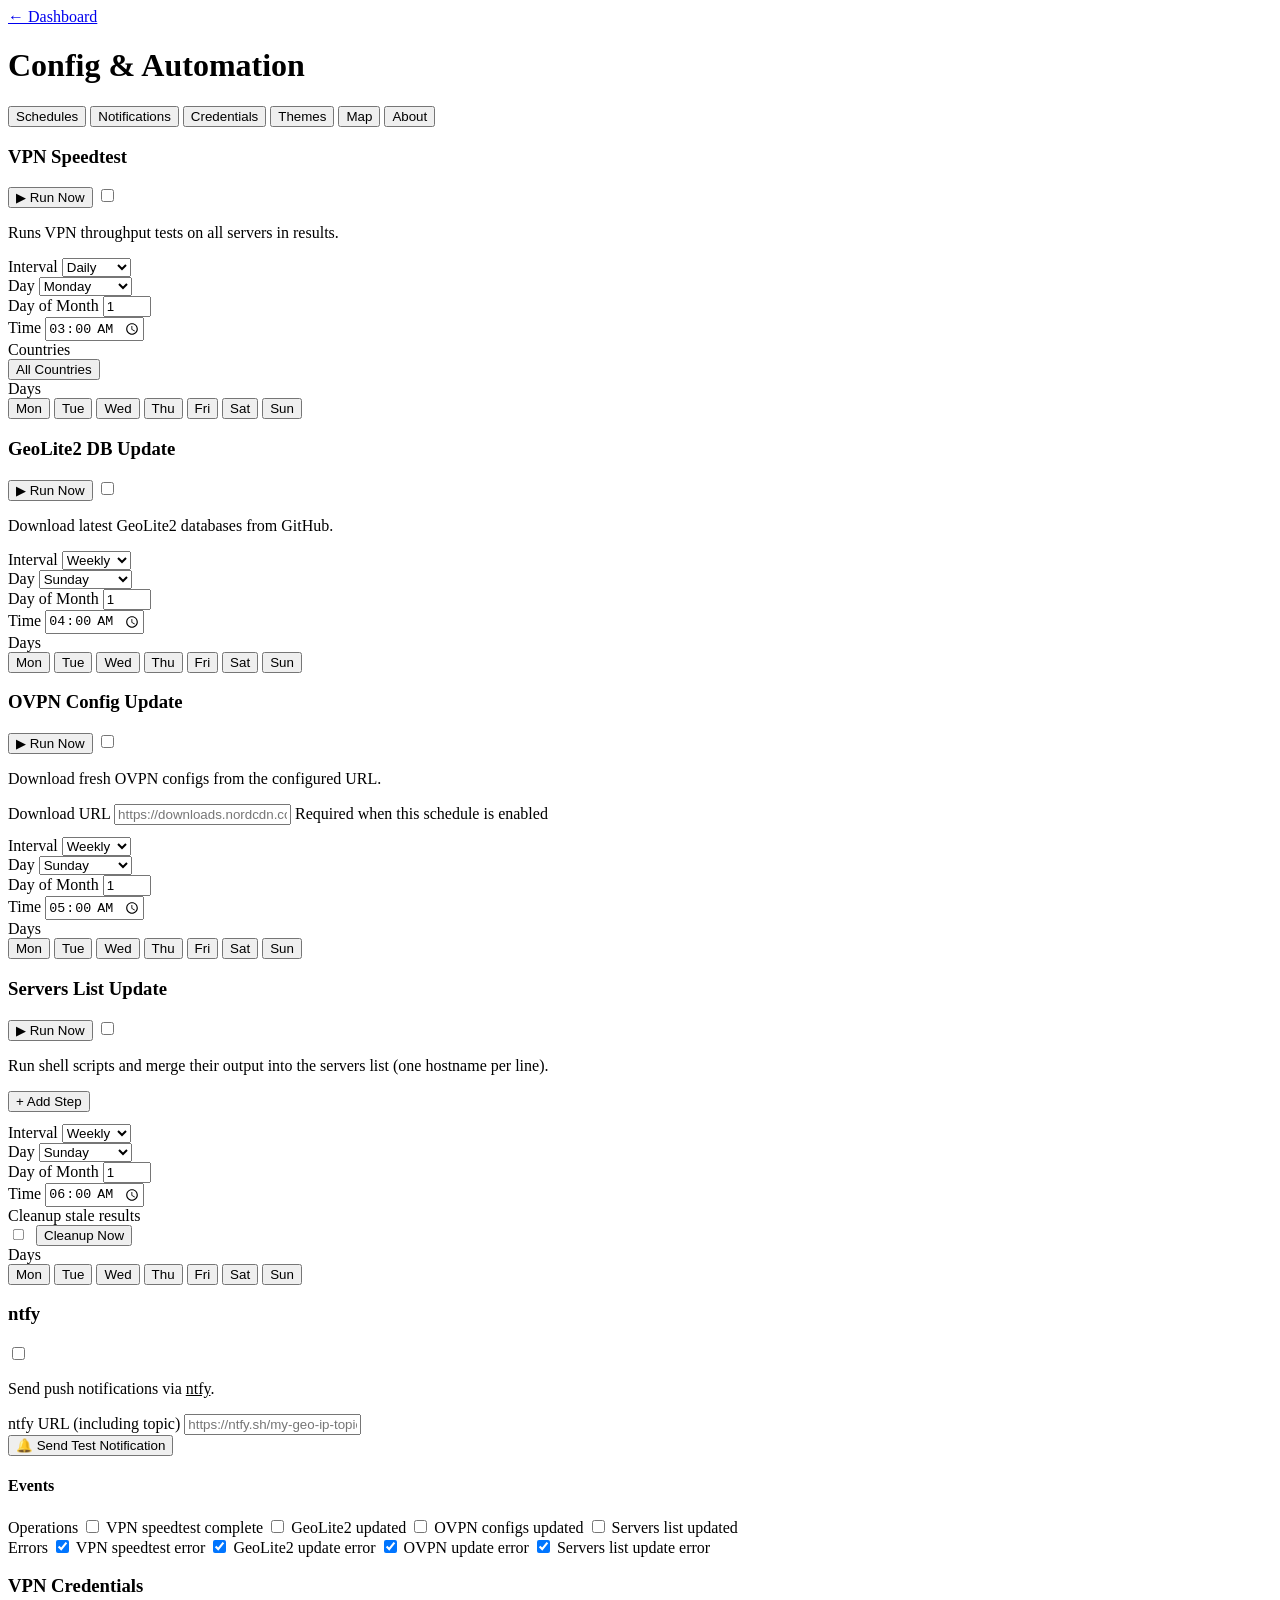
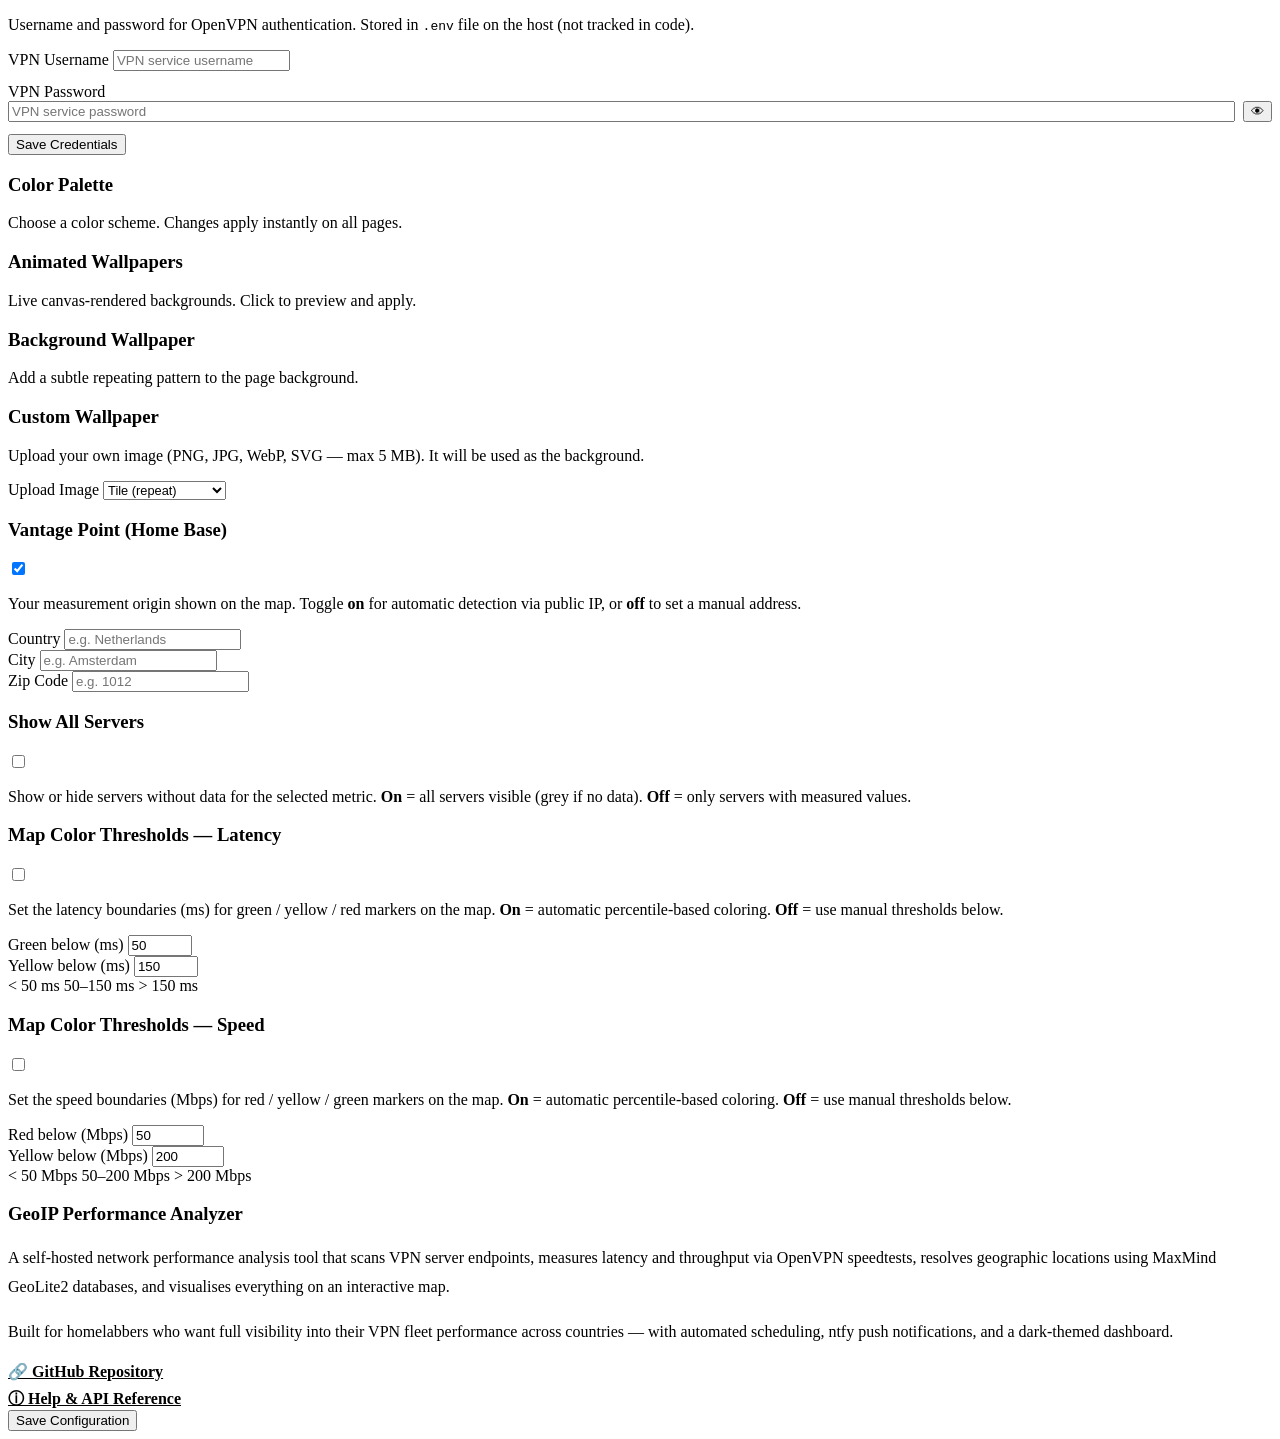
==== web/templates/config.html @ b16e452e "Add animated (video) wallpapers: Matrix Rain, Starfield, Particles, Aurora, Fireflies, Cyber Grid" ====
<!DOCTYPE html>
<html lang="en">

<head>
    <meta charset="UTF-8">
    <meta name="viewport" content="width=device-width, initial-scale=1.0">
    <title>Config — GeoIP Performance Analyzer</title>
    <link rel="icon" type="image/svg+xml" href="/static/favicon.svg">
    <link href="https://fonts.googleapis.com/css2?family=Inter:wght@400;500;600;700&display=swap" rel="stylesheet">
    <link rel="stylesheet" href="/static/style.css">
    <script src="/static/theme.js"></script>
    <script src="/static/video-wallpapers.js"></script>
</head>

<body>
    <div class="config-page">
        <header class="config-header">
            <a href="/" class="back-link">&larr; Dashboard</a>
            <h1>Config &amp; Automation</h1>
        </header>

        <nav class="config-tabs">
            <button class="tab-btn active" data-tab="schedules">Schedules</button>
            <button class="tab-btn" data-tab="notifications">Notifications</button>
            <button class="tab-btn" data-tab="credentials">Credentials</button>
            <button class="tab-btn" data-tab="themes">Themes</button>
            <button class="tab-btn" data-tab="map">Map</button>
            <button class="tab-btn" data-tab="about">About</button>
        </nav>

        <!-- ==================== SCHEDULES TAB ==================== -->
        <div class="tab-content active" id="tab-schedules">

            <section class="config-card">
                <div class="card-header">
                    <h3>VPN Speedtest</h3>
                    <div class="card-header-actions">
                        <button type="button" class="run-now-btn" data-job="vpn_speedtest" title="Run now">&#9654; Run Now</button>
                        <label class="switch">
                            <input type="checkbox" id="cfgVpnEnabled">
                            <span class="slider"></span>
                        </label>
                    </div>
                </div>
                <p class="card-desc">Runs VPN throughput tests on all servers in results.</p>
                <p class="card-last-run" id="cfgVpnLastRun"></p>
                <div id="cfgVpnOptions" class="card-options">
                    <div class="interval-row">
                        <div class="field">
                            <label>Interval</label>
                            <select id="cfgVpnInterval">
                                <option value="daily">Daily</option>
                                <option value="weekly">Weekly</option>
                                <option value="monthly">Monthly</option>
                                <option value="custom">Custom</option>
                            </select>
                        </div>
                        <div class="field" id="cfgVpnDayWrap">
                            <label>Day</label>
                            <select id="cfgVpnDay">
                                <option value="monday">Monday</option>
                                <option value="tuesday">Tuesday</option>
                                <option value="wednesday">Wednesday</option>
                                <option value="thursday">Thursday</option>
                                <option value="friday">Friday</option>
                                <option value="saturday">Saturday</option>
                                <option value="sunday">Sunday</option>
                            </select>
                        </div>
                        <div class="field" id="cfgVpnDomWrap">
                            <label>Day of Month</label>
                            <input type="number" id="cfgVpnDom" min="1" max="28" value="1">
                        </div>
                        <div class="field">
                            <label>Time</label>
                            <input type="time" id="cfgVpnTime" value="03:00">
                        </div>
                        <div class="field">
                            <label>Countries</label>
                            <div class="country-picker" id="cfgVpnCountryPicker">
                                <button type="button" class="secondary-btn btn-sm" id="cfgVpnCountryBtn">All Countries</button>
                                <div class="country-dropdown" id="cfgVpnCountryDropdown" style="display:none;">
                                    <div class="country-dropdown-header">
                                        <input type="text" class="country-search" placeholder="Filter countries..." id="cfgVpnCountrySearch">
                                        <button type="button" class="country-clear-btn" id="cfgVpnCountryClear">Clear All</button>
                                    </div>
                                    <div class="country-list" id="cfgVpnCountryList"></div>
                                </div>
                            </div>
                        </div>
                    </div>
                    <div class="day-picker" id="cfgVpnDays">
                        <label>Days</label>
                        <div class="day-btns">
                            <button type="button" class="day-btn" data-day="monday">Mon</button>
                            <button type="button" class="day-btn" data-day="tuesday">Tue</button>
                            <button type="button" class="day-btn" data-day="wednesday">Wed</button>
                            <button type="button" class="day-btn" data-day="thursday">Thu</button>
                            <button type="button" class="day-btn" data-day="friday">Fri</button>
                            <button type="button" class="day-btn" data-day="saturday">Sat</button>
                            <button type="button" class="day-btn" data-day="sunday">Sun</button>
                        </div>
                    </div>
                </div>
            </section>

            <section class="config-card">
                <div class="card-header">
                    <h3>GeoLite2 DB Update</h3>
                    <div class="card-header-actions">
                        <button type="button" class="run-now-btn" data-job="geolite_update" title="Run now">&#9654; Run Now</button>
                        <label class="switch">
                            <input type="checkbox" id="cfgGeoEnabled">
                            <span class="slider"></span>
                        </label>
                    </div>
                </div>
                <p class="card-desc">Download latest GeoLite2 databases from GitHub.</p>
                <p class="card-last-run" id="cfgGeoLastRun"></p>
                <div id="cfgGeoOptions" class="card-options">
                    <div class="interval-row">
                        <div class="field">
                            <label>Interval</label>
                            <select id="cfgGeoInterval">
                                <option value="daily">Daily</option>
                                <option value="weekly" selected>Weekly</option>
                                <option value="monthly">Monthly</option>
                                <option value="custom">Custom</option>
                            </select>
                        </div>
                        <div class="field" id="cfgGeoDayWrap">
                            <label>Day</label>
                            <select id="cfgGeoDay">
                                <option value="monday">Monday</option>
                                <option value="tuesday">Tuesday</option>
                                <option value="wednesday">Wednesday</option>
                                <option value="thursday">Thursday</option>
                                <option value="friday">Friday</option>
                                <option value="saturday">Saturday</option>
                                <option value="sunday" selected>Sunday</option>
                            </select>
                        </div>
                        <div class="field" id="cfgGeoDomWrap">
                            <label>Day of Month</label>
                            <input type="number" id="cfgGeoDom" min="1" max="28" value="1">
                        </div>
                        <div class="field">
                            <label>Time</label>
                            <input type="time" id="cfgGeoTime" value="04:00">
                        </div>
                    </div>
                    <div class="day-picker" id="cfgGeoDays">
                        <label>Days</label>
                        <div class="day-btns">
                            <button type="button" class="day-btn" data-day="monday">Mon</button>
                            <button type="button" class="day-btn" data-day="tuesday">Tue</button>
                            <button type="button" class="day-btn" data-day="wednesday">Wed</button>
                            <button type="button" class="day-btn" data-day="thursday">Thu</button>
                            <button type="button" class="day-btn" data-day="friday">Fri</button>
                            <button type="button" class="day-btn" data-day="saturday">Sat</button>
                            <button type="button" class="day-btn" data-day="sunday">Sun</button>
                        </div>
                    </div>
                </div>
            </section>

            <section class="config-card">
                <div class="card-header">
                    <h3>OVPN Config Update</h3>
                    <div class="card-header-actions">
                        <button type="button" class="run-now-btn" data-job="ovpn_update" title="Run now">&#9654; Run Now</button>
                        <label class="switch">
                            <input type="checkbox" id="cfgOvpnSchedEnabled">
                            <span class="slider"></span>
                        </label>
                    </div>
                </div>
                <p class="card-desc">Download fresh OVPN configs from the configured URL.</p>
                <p class="card-last-run" id="cfgOvpnLastRun"></p>
                <div id="cfgOvpnSchedOptions" class="card-options">
                    <div class="field field-full" style="margin-bottom: 0.75rem;">
                        <label>Download URL</label>
                        <input type="text" id="cfgOvpnUrl" placeholder="https://downloads.nordcdn.com/configs/archives/servers/ovpn.zip">
                        <span class="field-hint">Required when this schedule is enabled</span>
                    </div>
                    <div class="interval-row">
                        <div class="field">
                            <label>Interval</label>
                            <select id="cfgOvpnInterval">
                                <option value="daily">Daily</option>
                                <option value="weekly" selected>Weekly</option>
                                <option value="monthly">Monthly</option>
                                <option value="custom">Custom</option>
                            </select>
                        </div>
                        <div class="field" id="cfgOvpnDayWrap">
                            <label>Day</label>
                            <select id="cfgOvpnDay">
                                <option value="monday">Monday</option>
                                <option value="tuesday">Tuesday</option>
                                <option value="wednesday">Wednesday</option>
                                <option value="thursday">Thursday</option>
                                <option value="friday">Friday</option>
                                <option value="saturday">Saturday</option>
                                <option value="sunday" selected>Sunday</option>
                            </select>
                        </div>
                        <div class="field" id="cfgOvpnDomWrap">
                            <label>Day of Month</label>
                            <input type="number" id="cfgOvpnDom" min="1" max="28" value="1">
                        </div>
                        <div class="field">
                            <label>Time</label>
                            <input type="time" id="cfgOvpnTime" value="05:00">
                        </div>
                    </div>
                    <div class="day-picker" id="cfgOvpnDays">
                        <label>Days</label>
                        <div class="day-btns">
                            <button type="button" class="day-btn" data-day="monday">Mon</button>
                            <button type="button" class="day-btn" data-day="tuesday">Tue</button>
                            <button type="button" class="day-btn" data-day="wednesday">Wed</button>
                            <button type="button" class="day-btn" data-day="thursday">Thu</button>
                            <button type="button" class="day-btn" data-day="friday">Fri</button>
                            <button type="button" class="day-btn" data-day="saturday">Sat</button>
                            <button type="button" class="day-btn" data-day="sunday">Sun</button>
                        </div>
                    </div>
                </div>
            </section>

            <section class="config-card">
                <div class="card-header">
                    <h3>Servers List Update</h3>
                    <div class="card-header-actions">
                        <button type="button" class="run-now-btn" data-job="servers_update" title="Run now">&#9654; Run Now</button>
                        <label class="switch">
                            <input type="checkbox" id="cfgSrvEnabled">
                            <span class="slider"></span>
                        </label>
                    </div>
                </div>
                <p class="card-desc">Run shell scripts and merge their output into the servers list (one hostname per line).</p>
                <p class="card-last-run" id="cfgSrvLastRun"></p>
                <div id="cfgSrvOptions" class="card-options">
                    <div class="commands-list" id="cfgSrvCommands"></div>
                    <button type="button" class="secondary-btn btn-sm" id="addSrvCommandBtn" style="margin-bottom: 0.75rem;">+ Add Step</button>
                    <div class="interval-row">
                        <div class="field">
                            <label>Interval</label>
                            <select id="cfgSrvInterval">
                                <option value="daily">Daily</option>
                                <option value="weekly" selected>Weekly</option>
                                <option value="monthly">Monthly</option>
                                <option value="custom">Custom</option>
                            </select>
                        </div>
                        <div class="field" id="cfgSrvDayWrap">
                            <label>Day</label>
                            <select id="cfgSrvDay">
                                <option value="monday">Monday</option>
                                <option value="tuesday">Tuesday</option>
                                <option value="wednesday">Wednesday</option>
                                <option value="thursday">Thursday</option>
                                <option value="friday">Friday</option>
                                <option value="saturday">Saturday</option>
                                <option value="sunday" selected>Sunday</option>
                            </select>
                        </div>
                        <div class="field" id="cfgSrvDomWrap">
                            <label>Day of Month</label>
                            <input type="number" id="cfgSrvDom" min="1" max="28" value="1">
                        </div>
                        <div class="field">
                            <label>Time</label>
                            <input type="time" id="cfgSrvTime" value="06:00">
                        </div>
                        <div class="field field-prune">
                            <label>Cleanup stale results</label>
                            <div style="display:flex; gap:0.5rem; align-items:center;">
                                <label class="switch" style="transform: scale(0.85);">
                                    <input type="checkbox" id="cfgSrvPruneStale">
                                    <span class="slider"></span>
                                </label>
                                <button type="button" class="run-now-btn" id="pruneNowBtn" title="Remove servers from results that are no longer in servers.list">Cleanup Now</button>
                            </div>
                        </div>
                    </div>
                    <div class="day-picker" id="cfgSrvDays">
                        <label>Days</label>
                        <div class="day-btns">
                            <button type="button" class="day-btn" data-day="monday">Mon</button>
                            <button type="button" class="day-btn" data-day="tuesday">Tue</button>
                            <button type="button" class="day-btn" data-day="wednesday">Wed</button>
                            <button type="button" class="day-btn" data-day="thursday">Thu</button>
                            <button type="button" class="day-btn" data-day="friday">Fri</button>
                            <button type="button" class="day-btn" data-day="saturday">Sat</button>
                            <button type="button" class="day-btn" data-day="sunday">Sun</button>
                        </div>
                    </div>
                </div>
            </section>
        </div>

        <!-- ==================== NOTIFICATIONS TAB ==================== -->
        <div class="tab-content" id="tab-notifications">
            <section class="config-card">
                <div class="card-header">
                    <h3>ntfy</h3>
                    <label class="switch">
                        <input type="checkbox" id="cfgNtfyEnabled">
                        <span class="slider"></span>
                    </label>
                </div>
                <p class="card-desc">Send push notifications via <a href="https://ntfy.sh" target="_blank" rel="noopener" style="color:var(--accent-color)">ntfy</a>.</p>
                <div id="cfgNtfyOptions" class="card-options">
                    <div class="field field-full">
                        <label>ntfy URL (including topic)</label>
                        <input type="text" id="cfgNtfyUrl" placeholder="https://ntfy.sh/my-geo-ip-topic">
                    </div>

                    <button type="button" id="testNotifBtn" class="secondary-btn test-notif-btn">&#128276; Send Test Notification</button>

                    <div class="events-grid">
                        <h4>Events</h4>
                        <div class="events-cols">
                            <div class="events-col">
                                <span class="events-col-title">Operations</span>
                                <label class="event-label"><input type="checkbox" id="cfgEvtVpnComplete"> VPN speedtest complete</label>
                                <label class="event-label"><input type="checkbox" id="cfgEvtGeoUpdated"> GeoLite2 updated</label>
                                <label class="event-label"><input type="checkbox" id="cfgEvtOvpnUpdated"> OVPN configs updated</label>
                                <label class="event-label"><input type="checkbox" id="cfgEvtSrvUpdated"> Servers list updated</label>
                            </div>
                            <div class="events-col">
                                <span class="events-col-title">Errors</span>
                                <label class="event-label"><input type="checkbox" id="cfgEvtVpnError" checked> VPN speedtest error</label>
                                <label class="event-label"><input type="checkbox" id="cfgEvtGeoError" checked> GeoLite2 update error</label>
                                <label class="event-label"><input type="checkbox" id="cfgEvtOvpnError" checked> OVPN update error</label>
                                <label class="event-label"><input type="checkbox" id="cfgEvtSrvError" checked> Servers list update error</label>
                            </div>
                        </div>
                    </div>
                </div>
            </section>
        </div>

        <!-- ==================== CREDENTIALS TAB ==================== -->
        <div class="tab-content" id="tab-credentials">
            <section class="config-card">
                <div class="card-header">
                    <h3>VPN Credentials</h3>
                </div>
                <p class="card-desc">Username and password for OpenVPN authentication. Stored in <code>.env</code> file on the host (not tracked in code).</p>
                <div class="field field-full" style="margin-bottom: 0.75rem;">
                    <label>VPN Username</label>
                    <input type="text" id="cfgVpnUsername" placeholder="VPN service username" autocomplete="off">
                </div>
                <div class="field field-full" style="margin-bottom: 0.75rem;">
                    <label>VPN Password</label>
                    <div style="display:flex; gap:0.5rem; align-items:center;">
                        <input type="password" id="cfgVpnPassword" placeholder="VPN service password" autocomplete="new-password" style="flex:1;">
                        <button type="button" class="secondary-btn btn-sm" id="togglePwdBtn" title="Show/hide password">&#128065;</button>
                    </div>
                </div>
                <div style="display:flex; gap:0.75rem; align-items:center;">
                    <button type="button" id="saveCredsBtn" class="primary-btn">Save Credentials</button>
                    <span class="config-status" id="credsStatus"></span>
                </div>
            </section>
        </div>

        <!-- ==================== THEMES TAB ==================== -->
        <div class="tab-content" id="tab-themes">
            <section class="config-card">
                <div class="card-header">
                    <h3>Color Palette</h3>
                </div>
                <p class="card-desc">Choose a color scheme. Changes apply instantly on all pages.</p>
                <div class="palette-grid" id="paletteGrid"></div>
            </section>

            <section class="config-card">
                <div class="card-header">
                    <h3>Animated Wallpapers</h3>
                </div>
                <p class="card-desc">Live canvas-rendered backgrounds. Click to preview and apply.</p>
                <div class="wallpaper-grid" id="videoWallpaperGrid"></div>
            </section>

            <section class="config-card">
                <div class="card-header">
                    <h3>Background Wallpaper</h3>
                </div>
                <p class="card-desc">Add a subtle repeating pattern to the page background.</p>
                <div class="wallpaper-grid" id="wallpaperGrid"></div>
            </section>

            <section class="config-card">
                <div class="card-header">
                    <h3>Custom Wallpaper</h3>
                </div>
                <p class="card-desc">Upload your own image (PNG, JPG, WebP, SVG — max 5 MB). It will be used as the background.</p>
                <div class="custom-wallpaper-row">
                    <label class="upload-btn" id="uploadWallpaperBtn">
                        <input type="file" id="wallpaperFileInput" accept=".png,.jpg,.jpeg,.webp,.svg" hidden>
                        Upload Image
                    </label>
                    <select id="wallpaperModeSelect" class="metric-select" style="font-size:0.8rem;">
                        <option value="tile">Tile (repeat)</option>
                        <option value="cover">Cover (fill screen)</option>
                        <option value="contain">Contain (fit)</option>
                    </select>
                    <button class="secondary-btn" id="removeWallpaperBtn" style="display:none">Remove</button>
                    <span class="upload-status" id="uploadStatus"></span>
                </div>
                <div class="custom-wallpaper-preview" id="customWallpaperPreview" style="display:none"></div>
            </section>
        </div>

        <!-- ==================== MAP TAB ==================== -->
        <div class="tab-content" id="tab-map">
            <section class="config-card">
                <div class="card-header">
                    <h3>Vantage Point (Home Base)</h3>
                    <label class="switch" title="Auto-detect from public IP">
                        <input type="checkbox" id="cfgOriginAuto" checked>
                        <span class="slider"></span>
                    </label>
                </div>
                <p class="card-desc">Your measurement origin shown on the map. Toggle <strong>on</strong> for automatic detection via public IP, or <strong>off</strong> to set a manual address.</p>
                <div class="threshold-row" id="originAddressRow">
                    <div class="field">
                        <label>Country</label>
                        <input type="text" id="cfgOriginCountry" placeholder="e.g. Netherlands">
                    </div>
                    <div class="field">
                        <label>City</label>
                        <input type="text" id="cfgOriginCity" placeholder="e.g. Amsterdam">
                    </div>
                    <div class="field">
                        <label>Zip Code</label>
                        <input type="text" id="cfgOriginZipcode" placeholder="e.g. 1012">
                    </div>
                </div>
            </section>

            <section class="config-card">
                <div class="card-header">
                    <h3>Show All Servers</h3>
                    <label class="switch">
                        <input type="checkbox" id="cfgMapShowAll">
                        <span class="slider"></span>
                    </label>
                </div>
                <p class="card-desc">Show or hide servers without data for the selected metric. <strong>On</strong> = all servers visible (grey if no data). <strong>Off</strong> = only servers with measured values.</p>
            </section>

            <section class="config-card" id="mapThresholdLatencyCard">
                <div class="card-header">
                    <h3>Map Color Thresholds — Latency</h3>
                    <label class="switch" title="Auto-color (percentile-based)">
                        <input type="checkbox" id="cfgMapAutoColorLat">
                        <span class="slider"></span>
                    </label>
                </div>
                <p class="card-desc">Set the latency boundaries (ms) for green / yellow / red markers on the map. <strong>On</strong> = automatic percentile-based coloring. <strong>Off</strong> = use manual thresholds below.</p>
                <div class="threshold-row">
                    <div class="field">
                        <label>Green below (ms)</label>
                        <input type="number" id="cfgMapLatGreen" min="1" max="5000" value="50">
                    </div>
                    <div class="field">
                        <label>Yellow below (ms)</label>
                        <input type="number" id="cfgMapLatYellow" min="1" max="5000" value="150">
                    </div>
                    <div class="threshold-preview">
                        <span class="tp-dot" style="background:#10b981"></span> &lt; <span id="tpLatGreen">50</span> ms
                        <span class="tp-dot" style="background:#eab308"></span> <span id="tpLatGreen2">50</span>–<span id="tpLatYellow">150</span> ms
                        <span class="tp-dot" style="background:#ef4444"></span> &gt; <span id="tpLatYellow2">150</span> ms
                    </div>
                </div>
            </section>

            <section class="config-card" id="mapThresholdSpeedCard">
                <div class="card-header">
                    <h3>Map Color Thresholds — Speed</h3>
                    <label class="switch" title="Auto-color (percentile-based)">
                        <input type="checkbox" id="cfgMapAutoColorSpeed">
                        <span class="slider"></span>
                    </label>
                </div>
                <p class="card-desc">Set the speed boundaries (Mbps) for red / yellow / green markers on the map. <strong>On</strong> = automatic percentile-based coloring. <strong>Off</strong> = use manual thresholds below.</p>
                <div class="threshold-row">
                    <div class="field">
                        <label>Red below (Mbps)</label>
                        <input type="number" id="cfgMapSpeedRed" min="1" max="10000" value="50">
                    </div>
                    <div class="field">
                        <label>Yellow below (Mbps)</label>
                        <input type="number" id="cfgMapSpeedYellow" min="1" max="10000" value="200">
                    </div>
                    <div class="threshold-preview">
                        <span class="tp-dot" style="background:#ef4444"></span> &lt; <span id="tpSpeedRed">50</span> Mbps
                        <span class="tp-dot" style="background:#eab308"></span> <span id="tpSpeedRed2">50</span>–<span id="tpSpeedYellow">200</span> Mbps
                        <span class="tp-dot" style="background:#10b981"></span> &gt; <span id="tpSpeedYellow2">200</span> Mbps
                    </div>
                </div>
            </section>
        </div>

        <!-- ==================== ABOUT TAB ==================== -->
        <div class="tab-content" id="tab-about">
            <section class="config-card">
                <div class="card-header">
                    <h3>GeoIP Performance Analyzer</h3>
                </div>
                <p style="color:var(--text-secondary); line-height:1.8; margin-bottom:1rem;">
                    A self-hosted network performance analysis tool that scans VPN server endpoints,
                    measures latency and throughput via OpenVPN speedtests, resolves geographic locations
                    using MaxMind GeoLite2 databases, and visualises everything on an interactive map.
                </p>
                <p style="color:var(--text-secondary); line-height:1.8; margin-bottom:1rem;">
                    Built for homelabbers who want full visibility into their VPN fleet performance
                    across countries — with automated scheduling, ntfy push notifications, and a
                    dark-themed dashboard.
                </p>
                <div style="display:flex; flex-direction:column; gap:0.5rem; margin-top:0.5rem;">
                    <a href="https://github.com/no2bugs/geo-ip-perf-analyzer/tree/master" target="_blank" rel="noopener"
                       style="color:var(--accent-color); font-weight:600;">&#128279; GitHub Repository</a>
                    <a href="/help" style="color:var(--accent-color); font-weight:600;">&#9432; Help &amp; API Reference</a>
                </div>
            </section>
        </div>

        <div class="config-footer">
            <span class="config-status" id="configStatus"></span>
            <button id="saveConfigBtn" class="primary-btn save-btn">Save Configuration</button>
        </div>
    </div>

    <!-- Toast Notification -->
    <div id="toast" class="toast"></div>

    <script src="/static/config.js"></script>
</body>

</html>
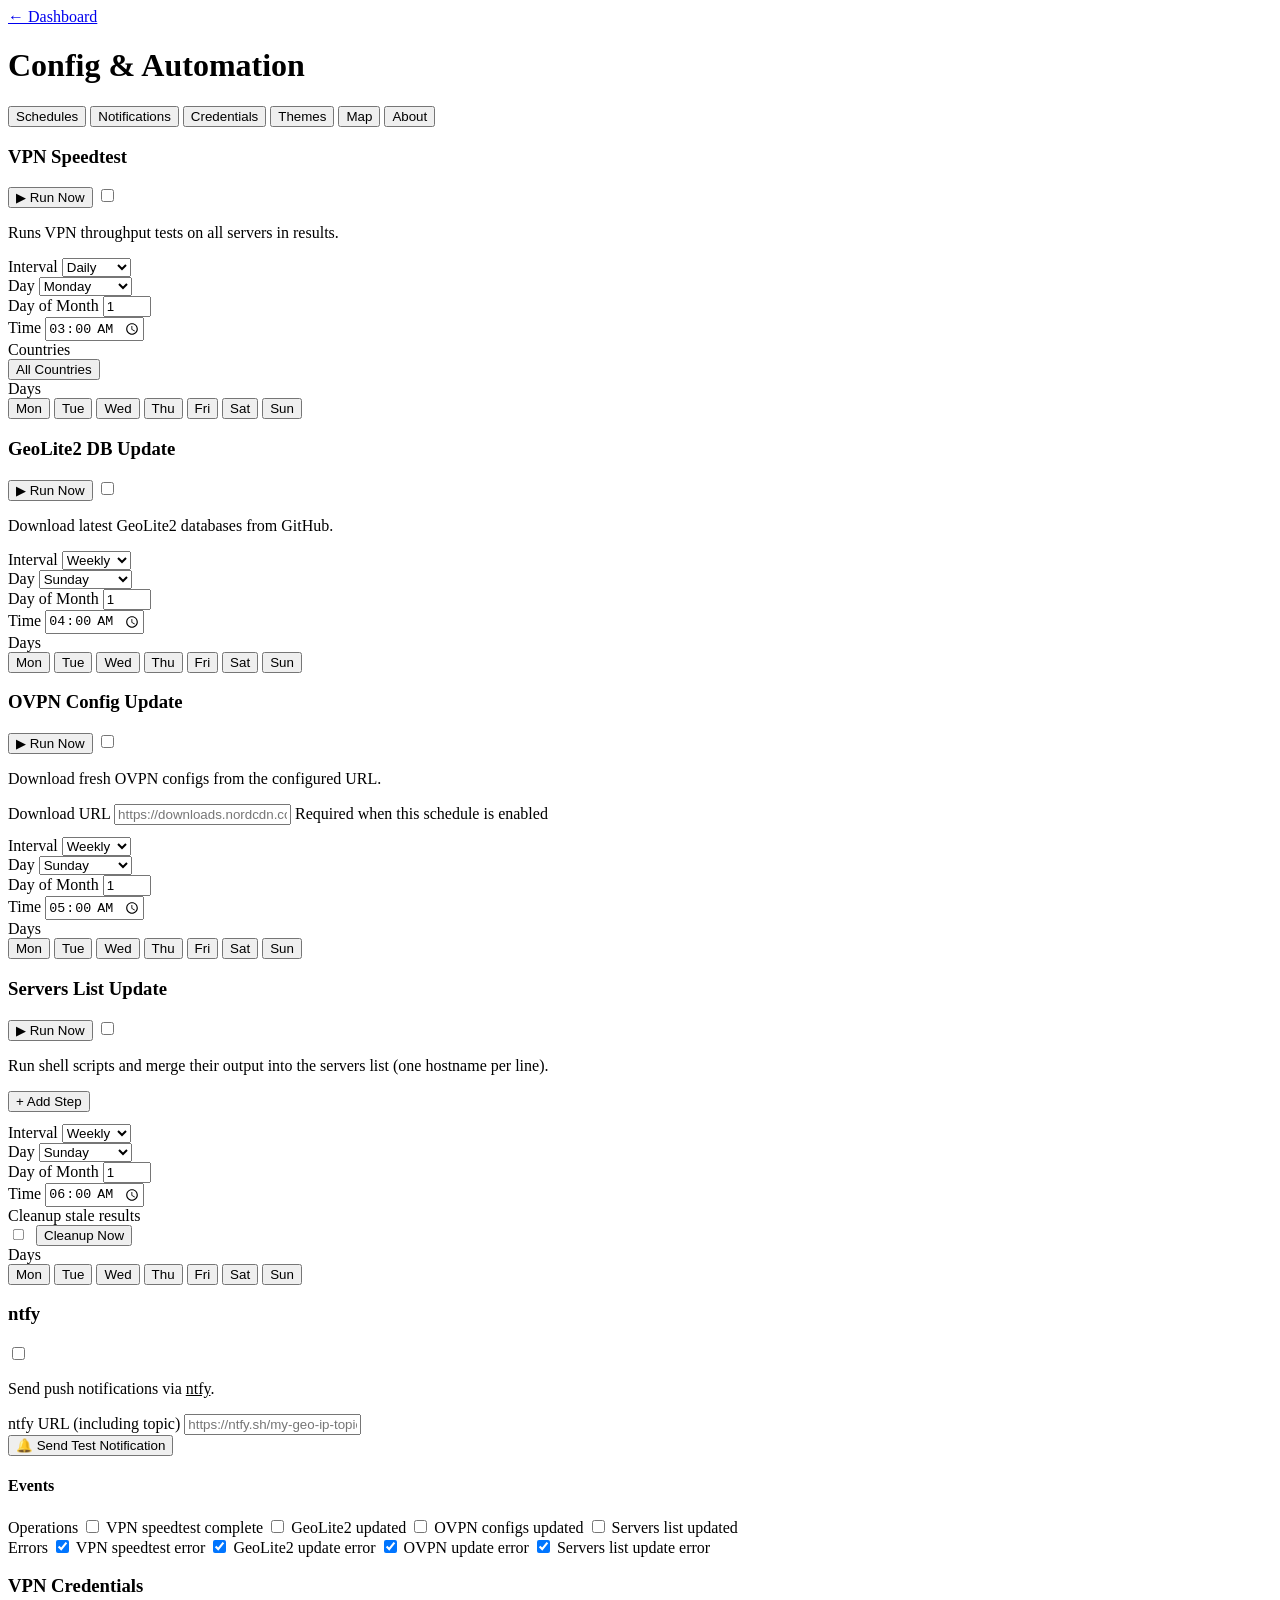
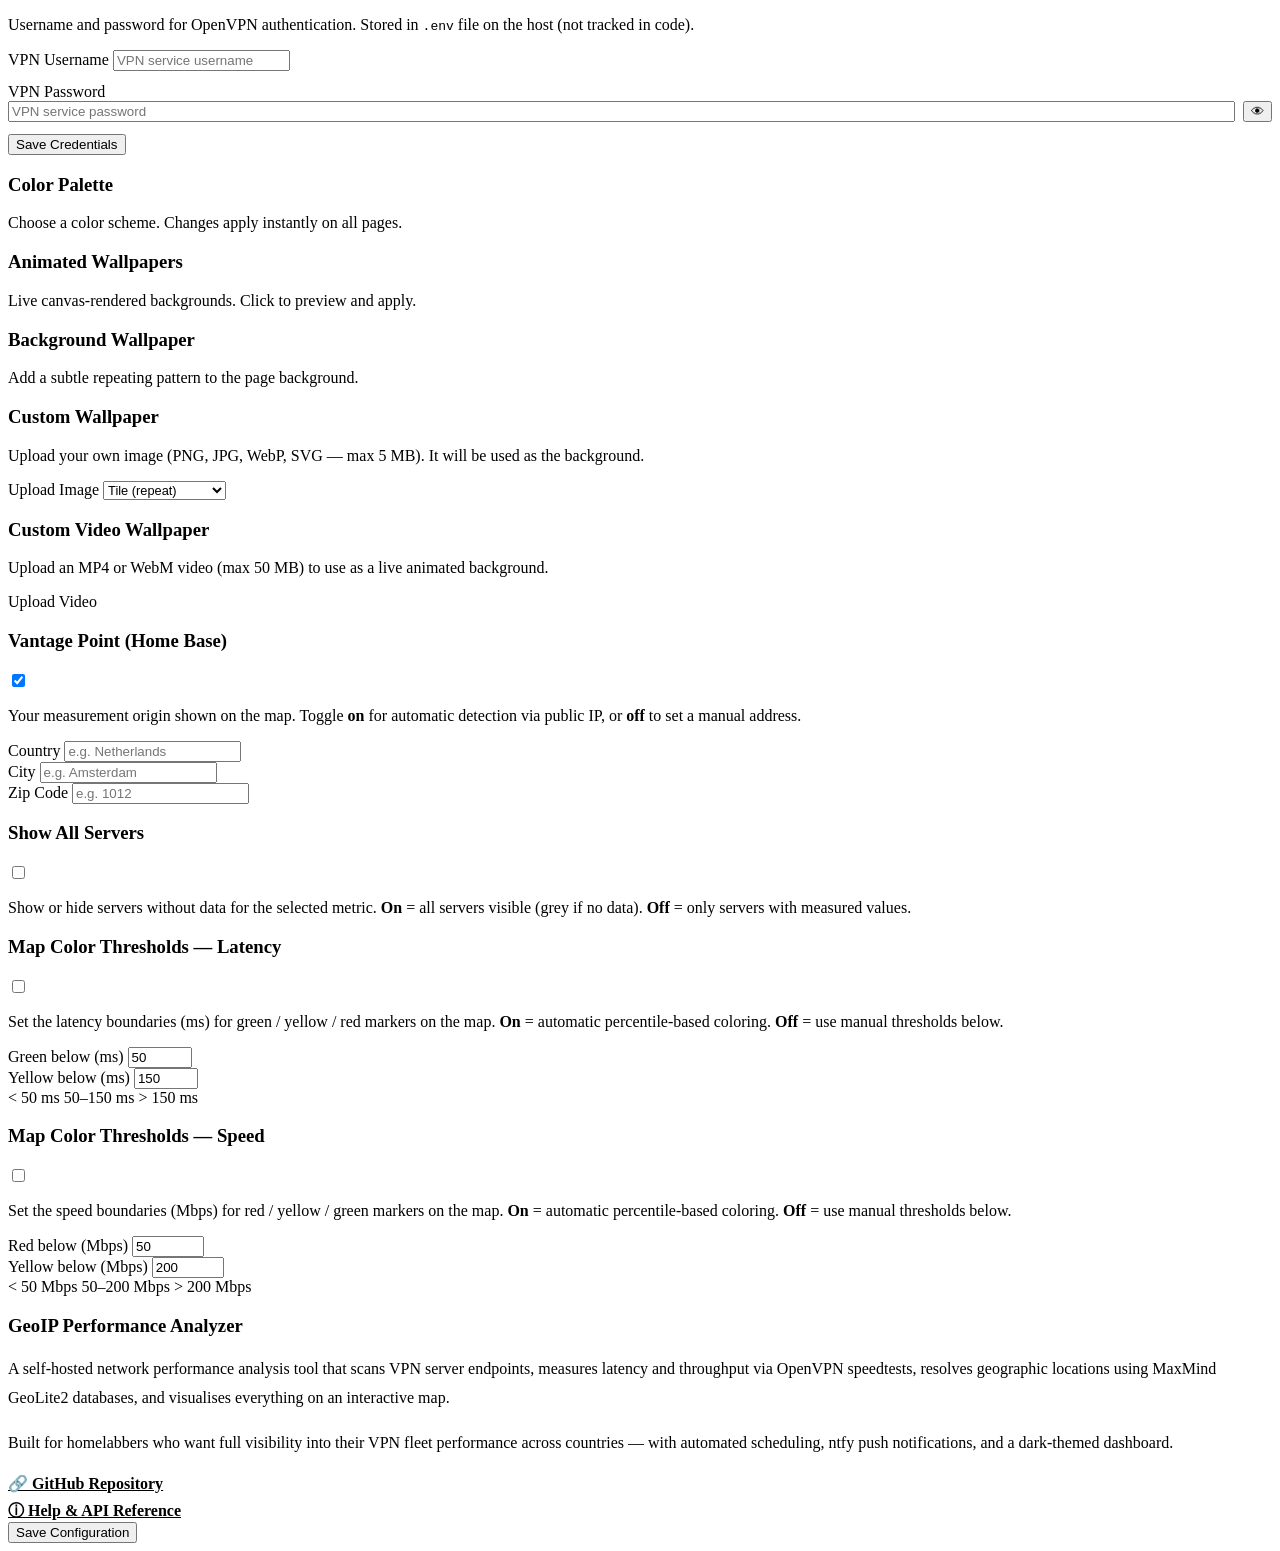
==== commit 58bbbdbf: "Add 3 plexus renderers + custom video wallpaper upload - New animated wallpapers: Plexus Vortex, Dat" ====
--- a/web/templates/config.html
+++ b/web/templates/config.html
@@ -415,6 +415,22 @@
                 </div>
                 <div class="custom-wallpaper-preview" id="customWallpaperPreview" style="display:none"></div>
             </section>
+
+            <section class="config-card">
+                <div class="card-header">
+                    <h3>Custom Video Wallpaper</h3>
+                </div>
+                <p class="card-desc">Upload an MP4 or WebM video (max 50 MB) to use as a live animated background.</p>
+                <div class="custom-wallpaper-row">
+                    <label class="upload-btn" id="uploadVideoBtn">
+                        <input type="file" id="videoFileInput" accept=".mp4,.webm" hidden>
+                        Upload Video
+                    </label>
+                    <button class="secondary-btn" id="removeVideoBtn" style="display:none">Remove</button>
+                    <span class="upload-status" id="videoUploadStatus"></span>
+                </div>
+                <video id="videoWallpaperPreview" class="video-wallpaper-preview-large" style="display:none" autoplay loop muted playsinline></video>
+            </section>
         </div>
 
         <!-- ==================== MAP TAB ==================== -->
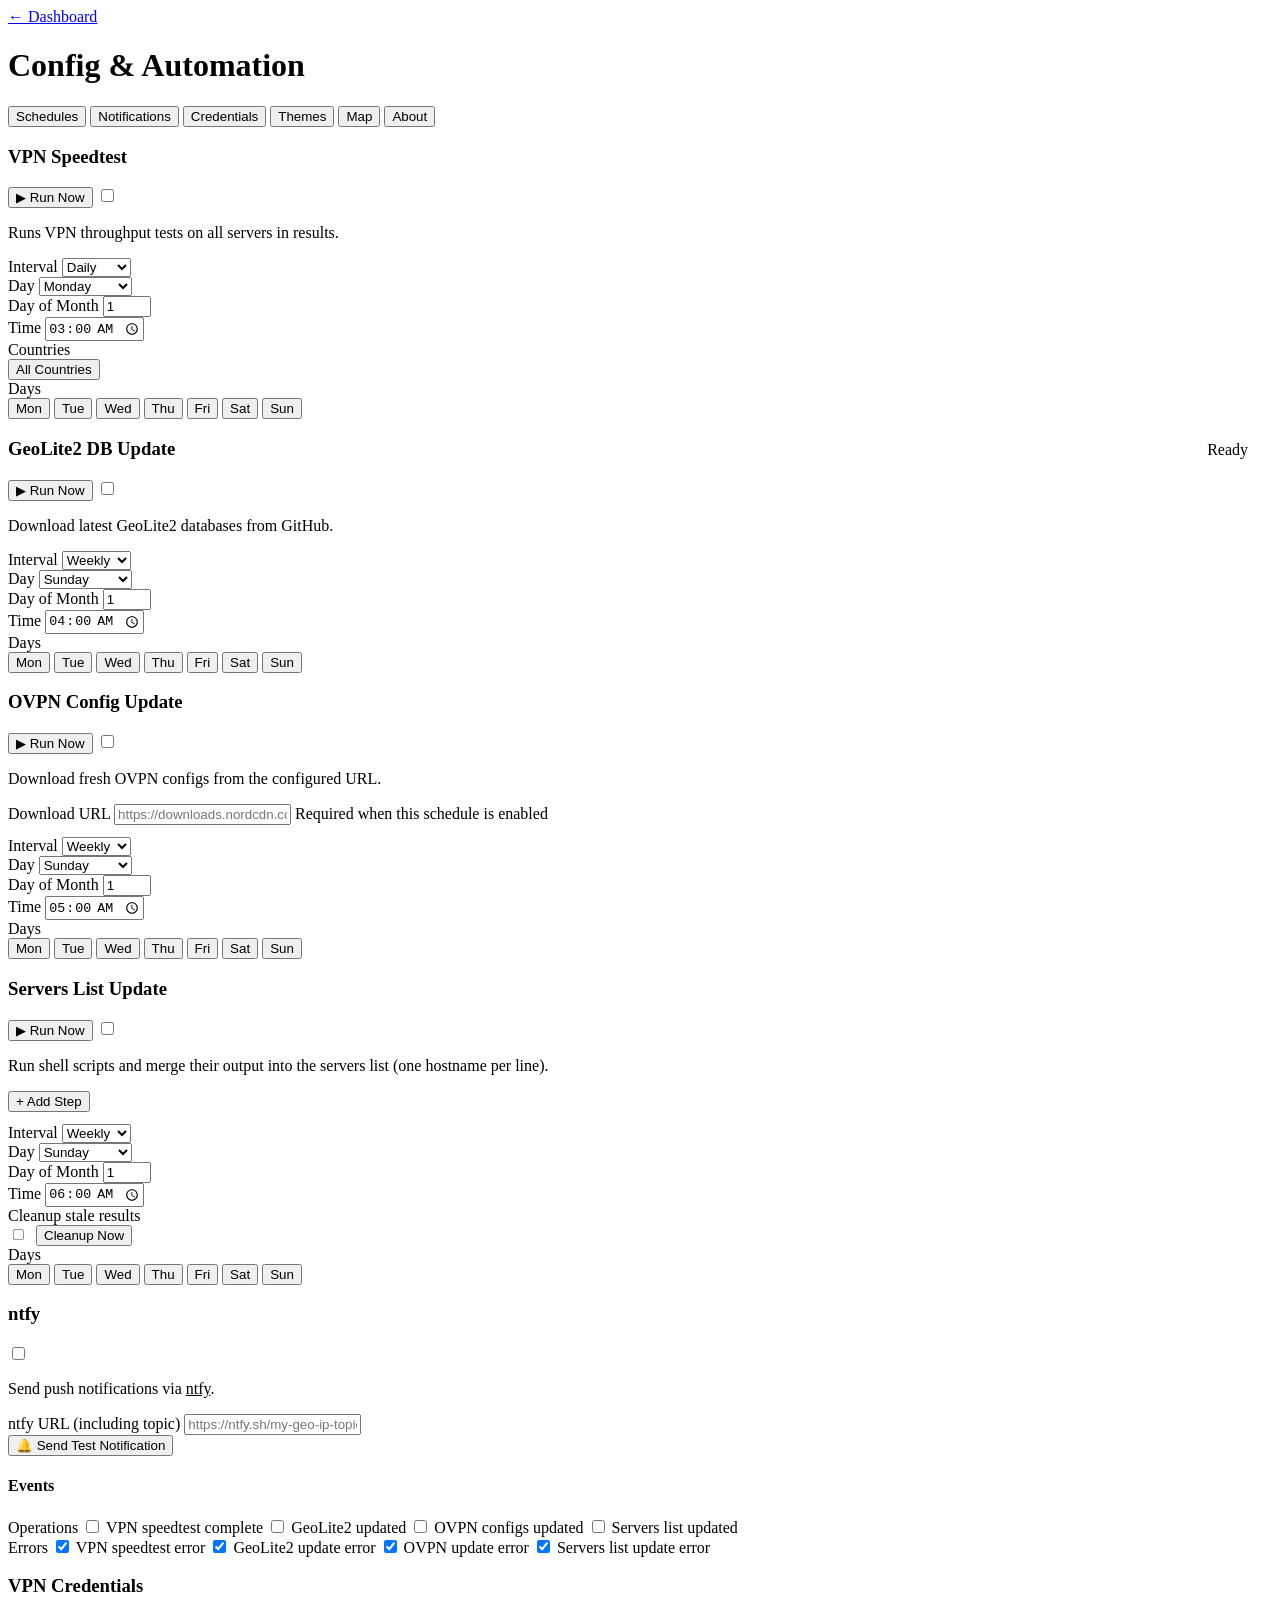
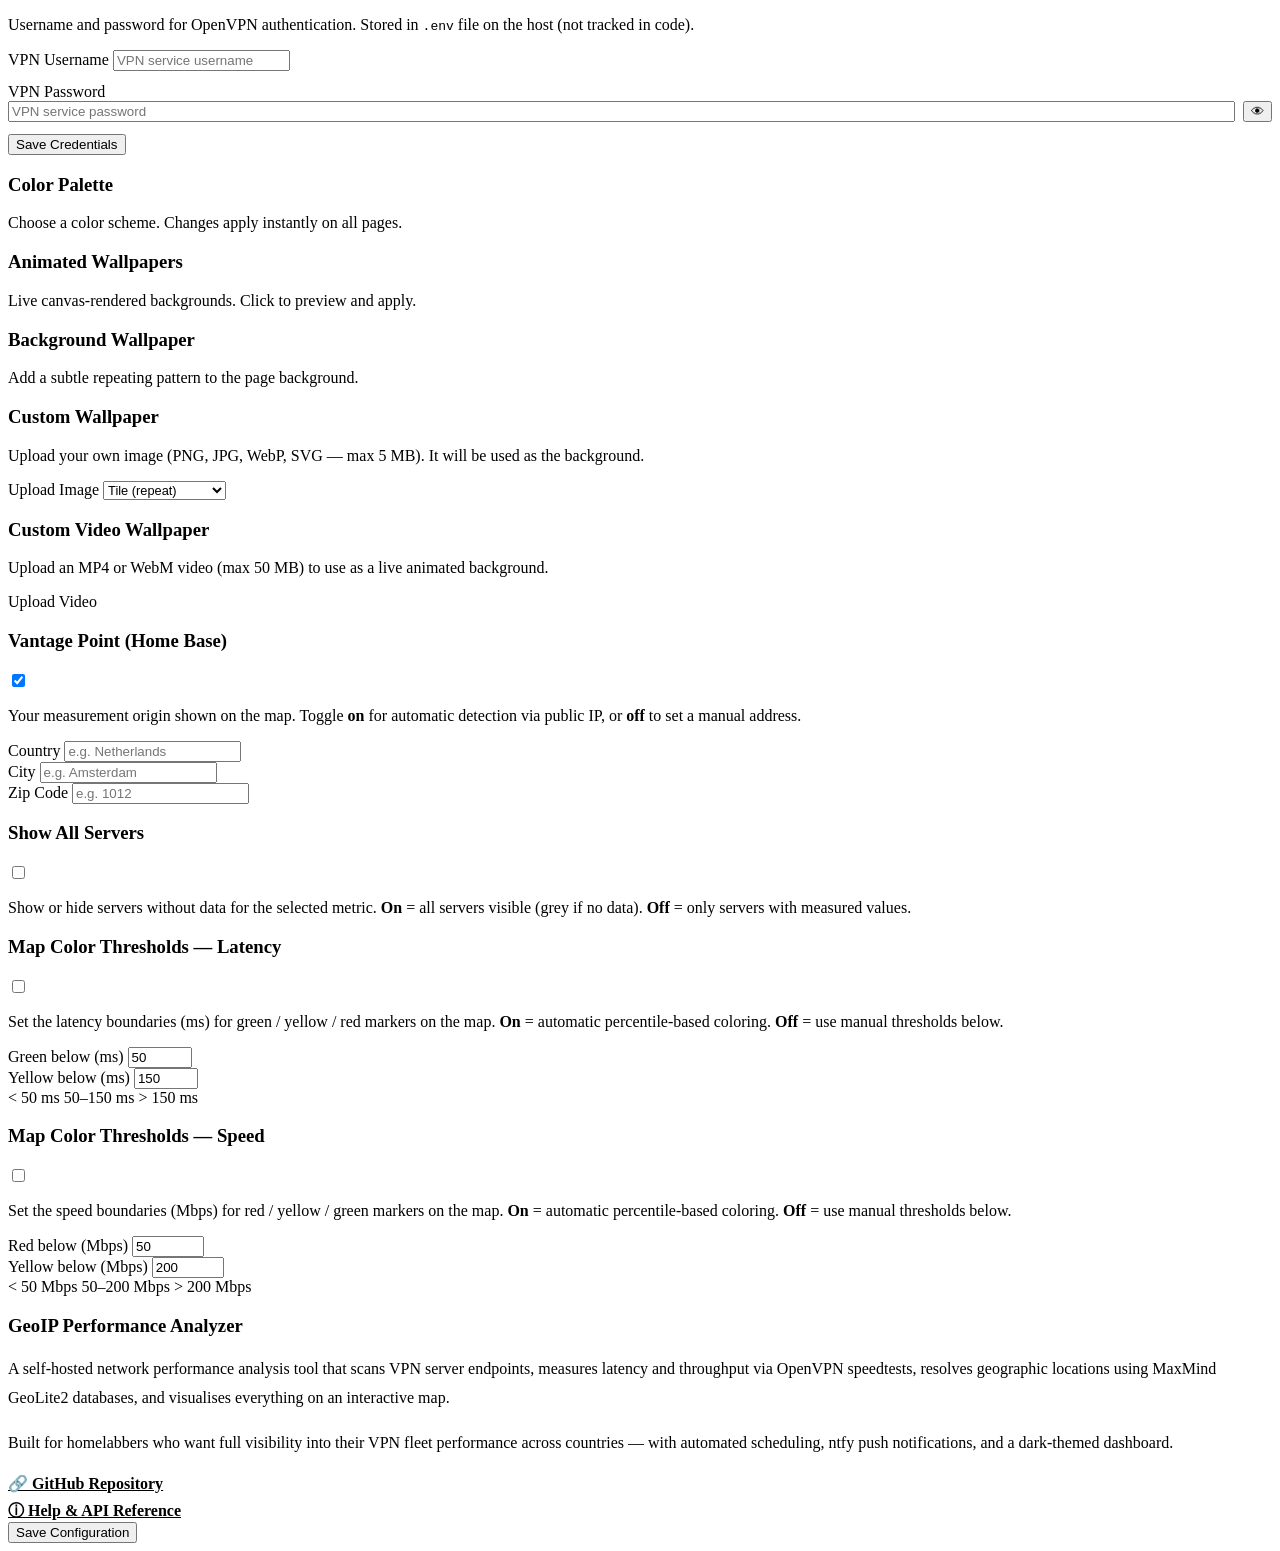
==== commit 74c8feff: "Add scan status indicator to map, statistics, and config pages" ====
--- a/web/templates/config.html
+++ b/web/templates/config.html
@@ -17,6 +17,13 @@
         <header class="config-header">
             <a href="/" class="back-link">&larr; Dashboard</a>
             <h1>Config &amp; Automation</h1>
+            <div class="status-indicator" id="statusIndicator" style="position:absolute;right:2rem;top:50%;transform:translateY(-50%);">
+                <span class="dot" id="globalStatus"></span>
+                <span class="wave-bars" id="waveBars">
+                    <span class="wave-bar"></span><span class="wave-bar"></span><span class="wave-bar"></span><span class="wave-bar"></span>
+                </span>
+                <span id="statusText">Ready</span>
+            </div>
         </header>
 
         <nav class="config-tabs">
@@ -558,6 +565,36 @@
     <div id="toast" class="toast"></div>
 
     <script src="/static/config.js"></script>
+    <script>
+    (function(){
+        let poll;
+        async function checkScan(){
+            try{
+                const r=await fetch('/api/scan/status');
+                const d=await r.json();
+                const dot=document.getElementById('globalStatus');
+                const wb=document.getElementById('waveBars');
+                const si=document.getElementById('statusIndicator');
+                const st=document.getElementById('statusText');
+                if(d.active){
+                    dot.className='dot running';
+                    wb.classList.add('visible');
+                    si.classList.add('active');
+                    const pct=d.progress&&d.progress.total>0?Math.round(d.progress.done/d.progress.total*100):0;
+                    st.textContent=d.progress&&d.progress.total>0?'Scanning '+pct+'%':'Scanning\u2026';
+                    if(!poll) poll=setInterval(checkScan,2000);
+                }else{
+                    dot.className='dot completed';
+                    wb.classList.remove('visible');
+                    si.classList.remove('active');
+                    st.textContent='Ready';
+                    if(poll){clearInterval(poll);poll=null;}
+                }
+            }catch(e){}
+        }
+        checkScan();
+    })();
+    </script>
 </body>
 
 </html>
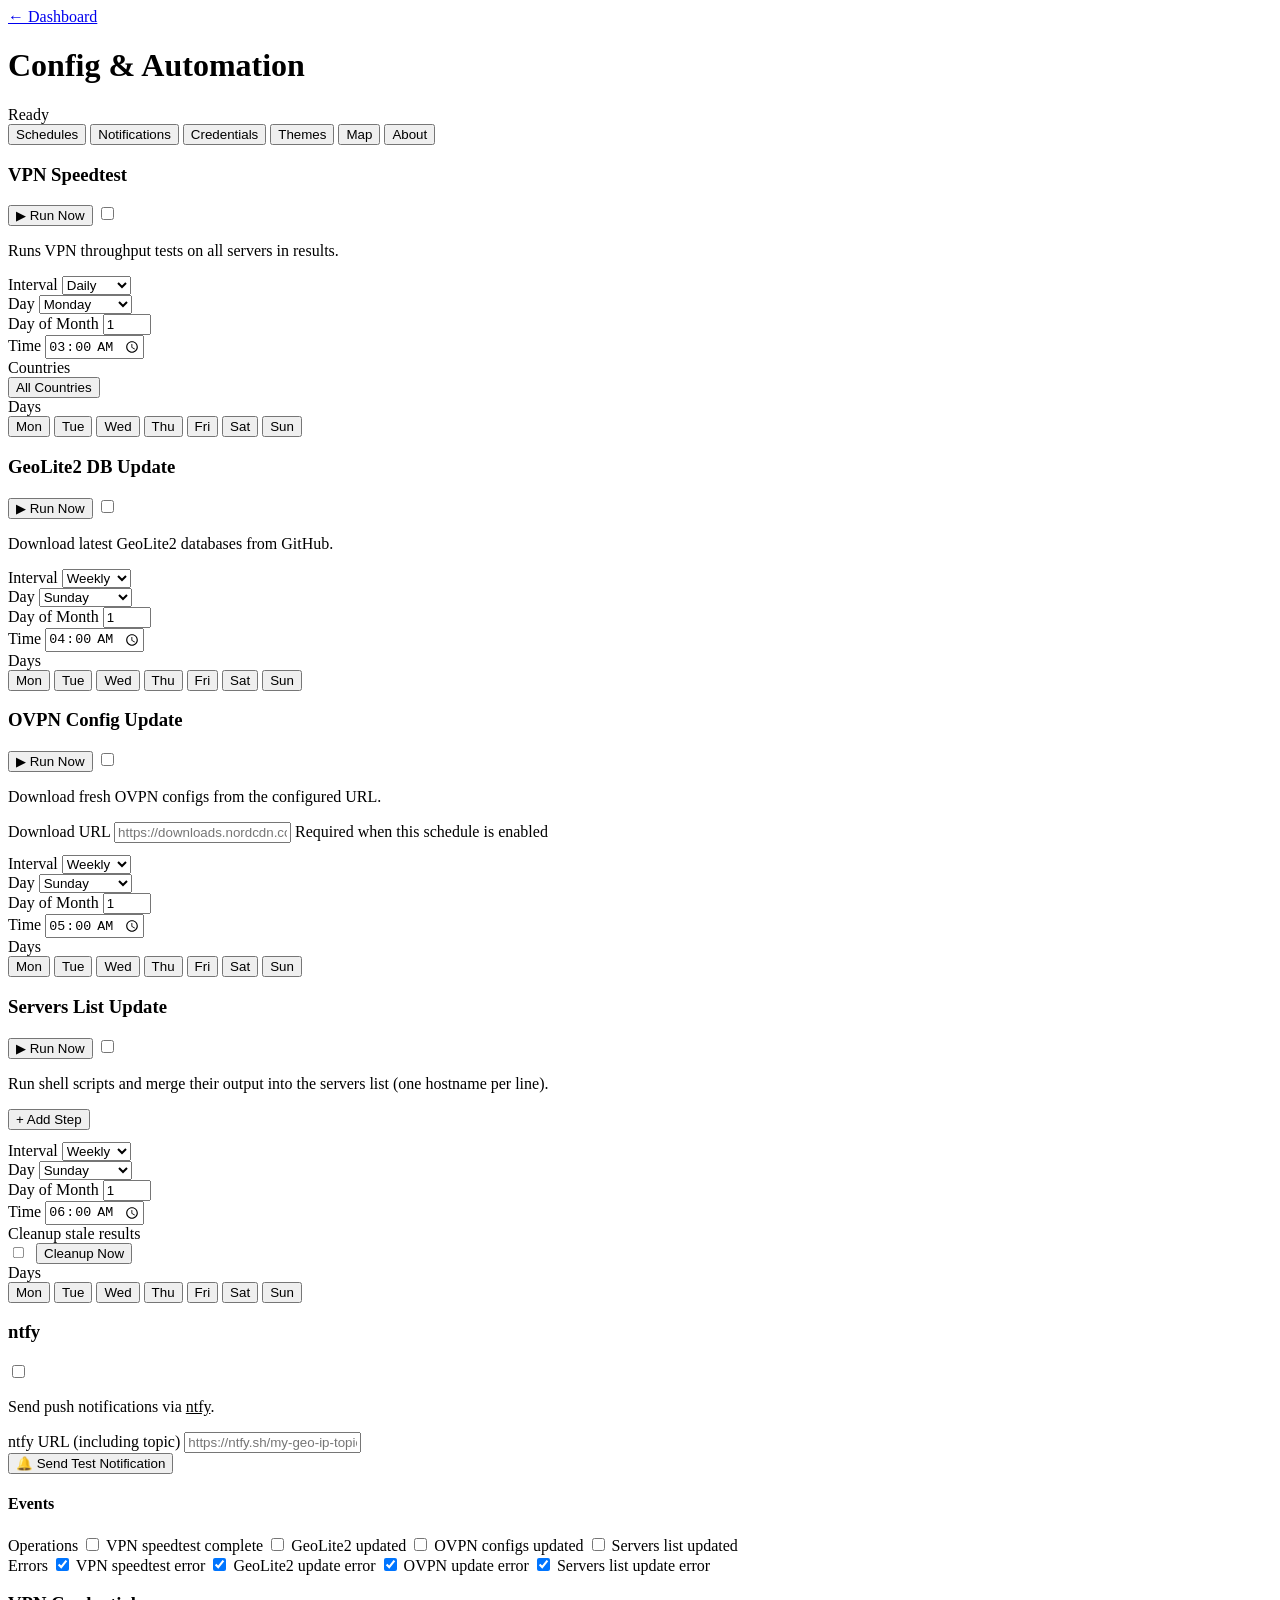
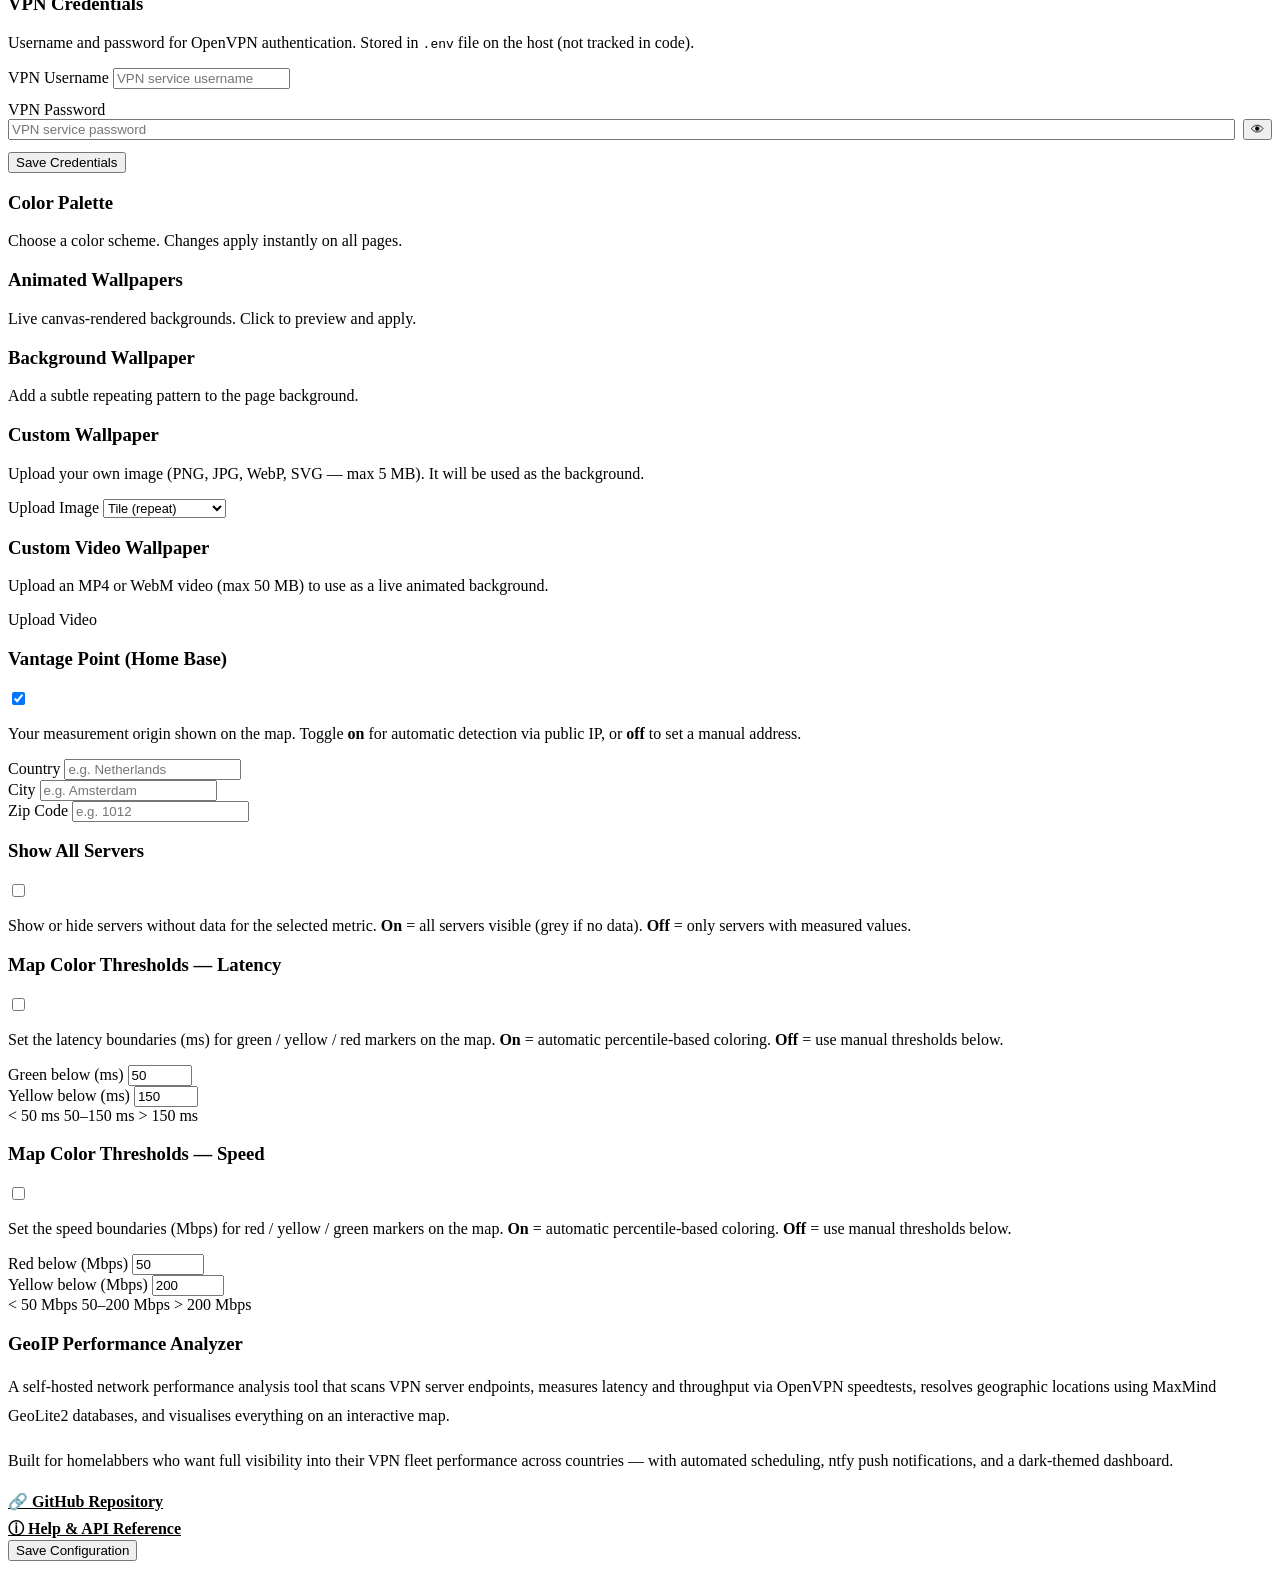
==== commit 54f07fd6: "Fix config header: use flexbox margin-left instead of absolute positioning" ====
--- a/web/templates/config.html
+++ b/web/templates/config.html
@@ -17,7 +17,7 @@
         <header class="config-header">
             <a href="/" class="back-link">&larr; Dashboard</a>
             <h1>Config &amp; Automation</h1>
-            <div class="status-indicator" id="statusIndicator" style="position:absolute;right:2rem;top:50%;transform:translateY(-50%);">
+            <div class="status-indicator" id="statusIndicator" style="margin-left:auto;">
                 <span class="dot" id="globalStatus"></span>
                 <span class="wave-bars" id="waveBars">
                     <span class="wave-bar"></span><span class="wave-bar"></span><span class="wave-bar"></span><span class="wave-bar"></span>
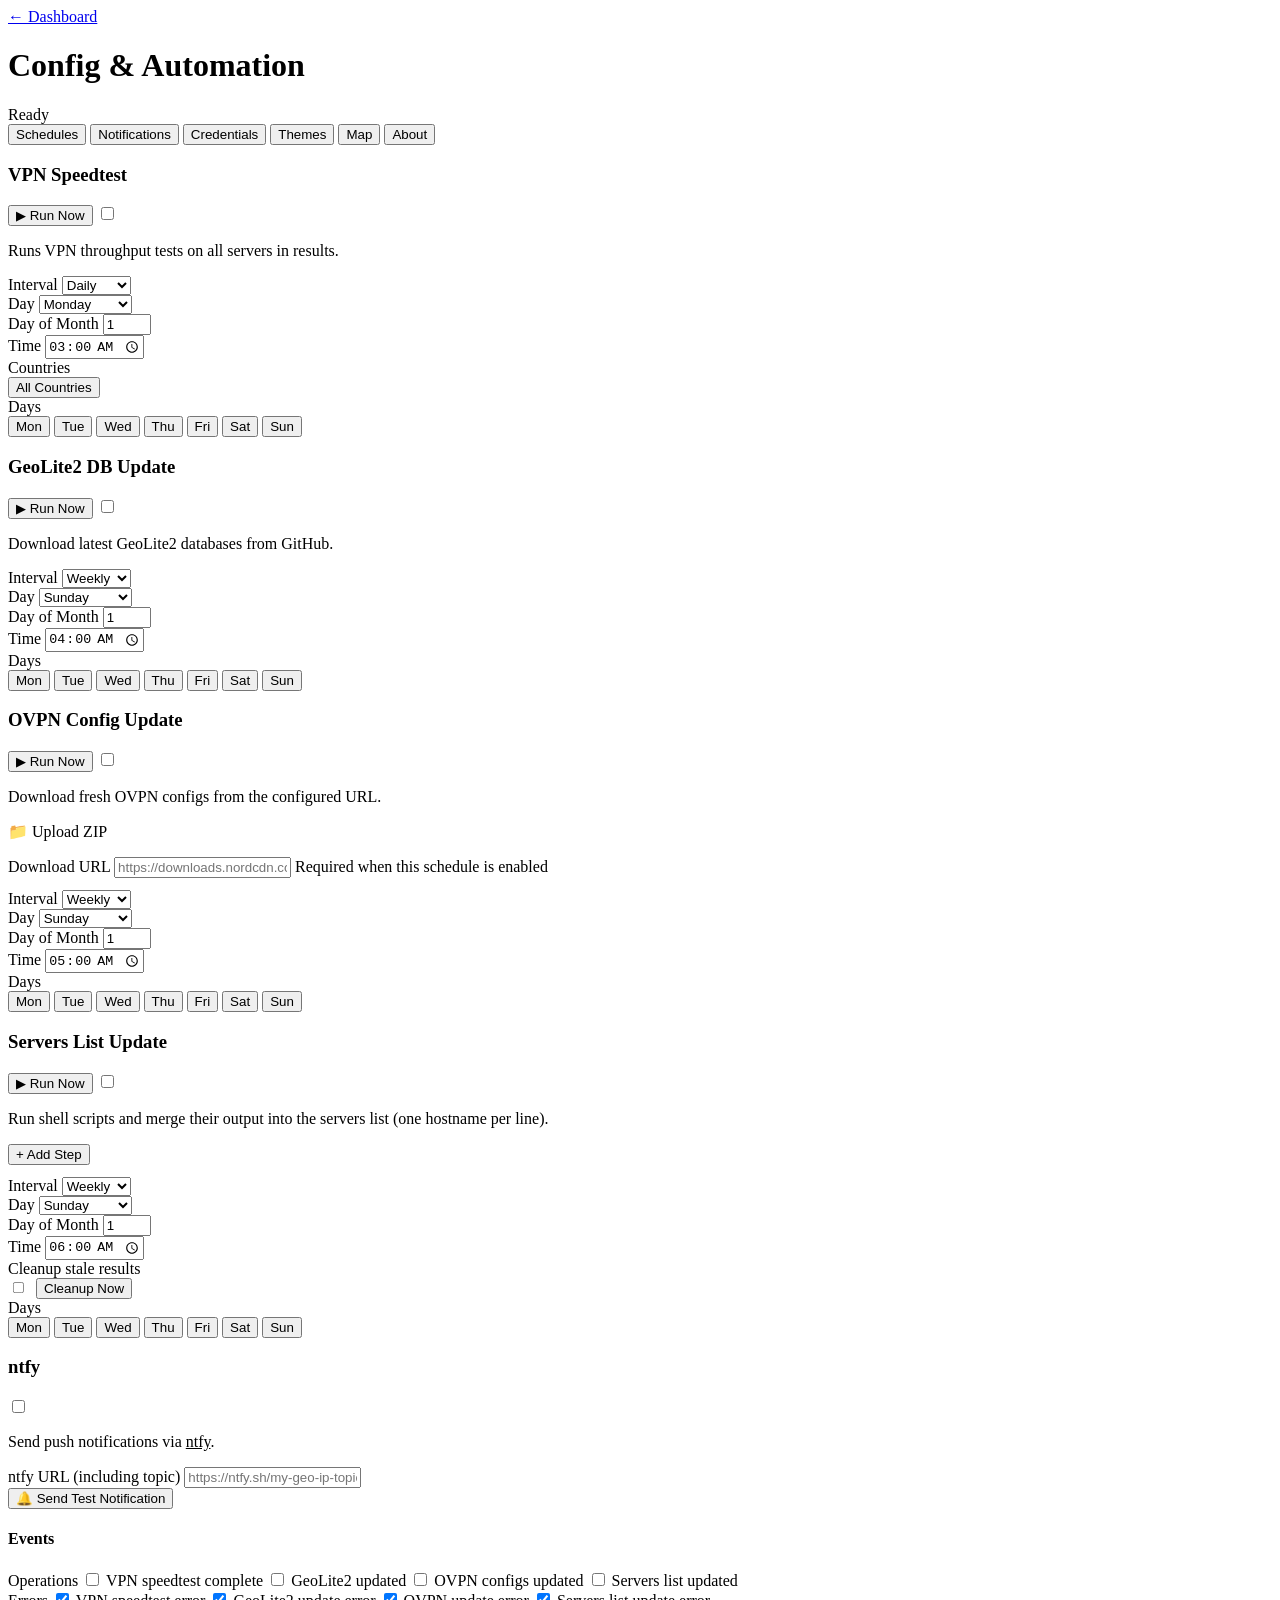
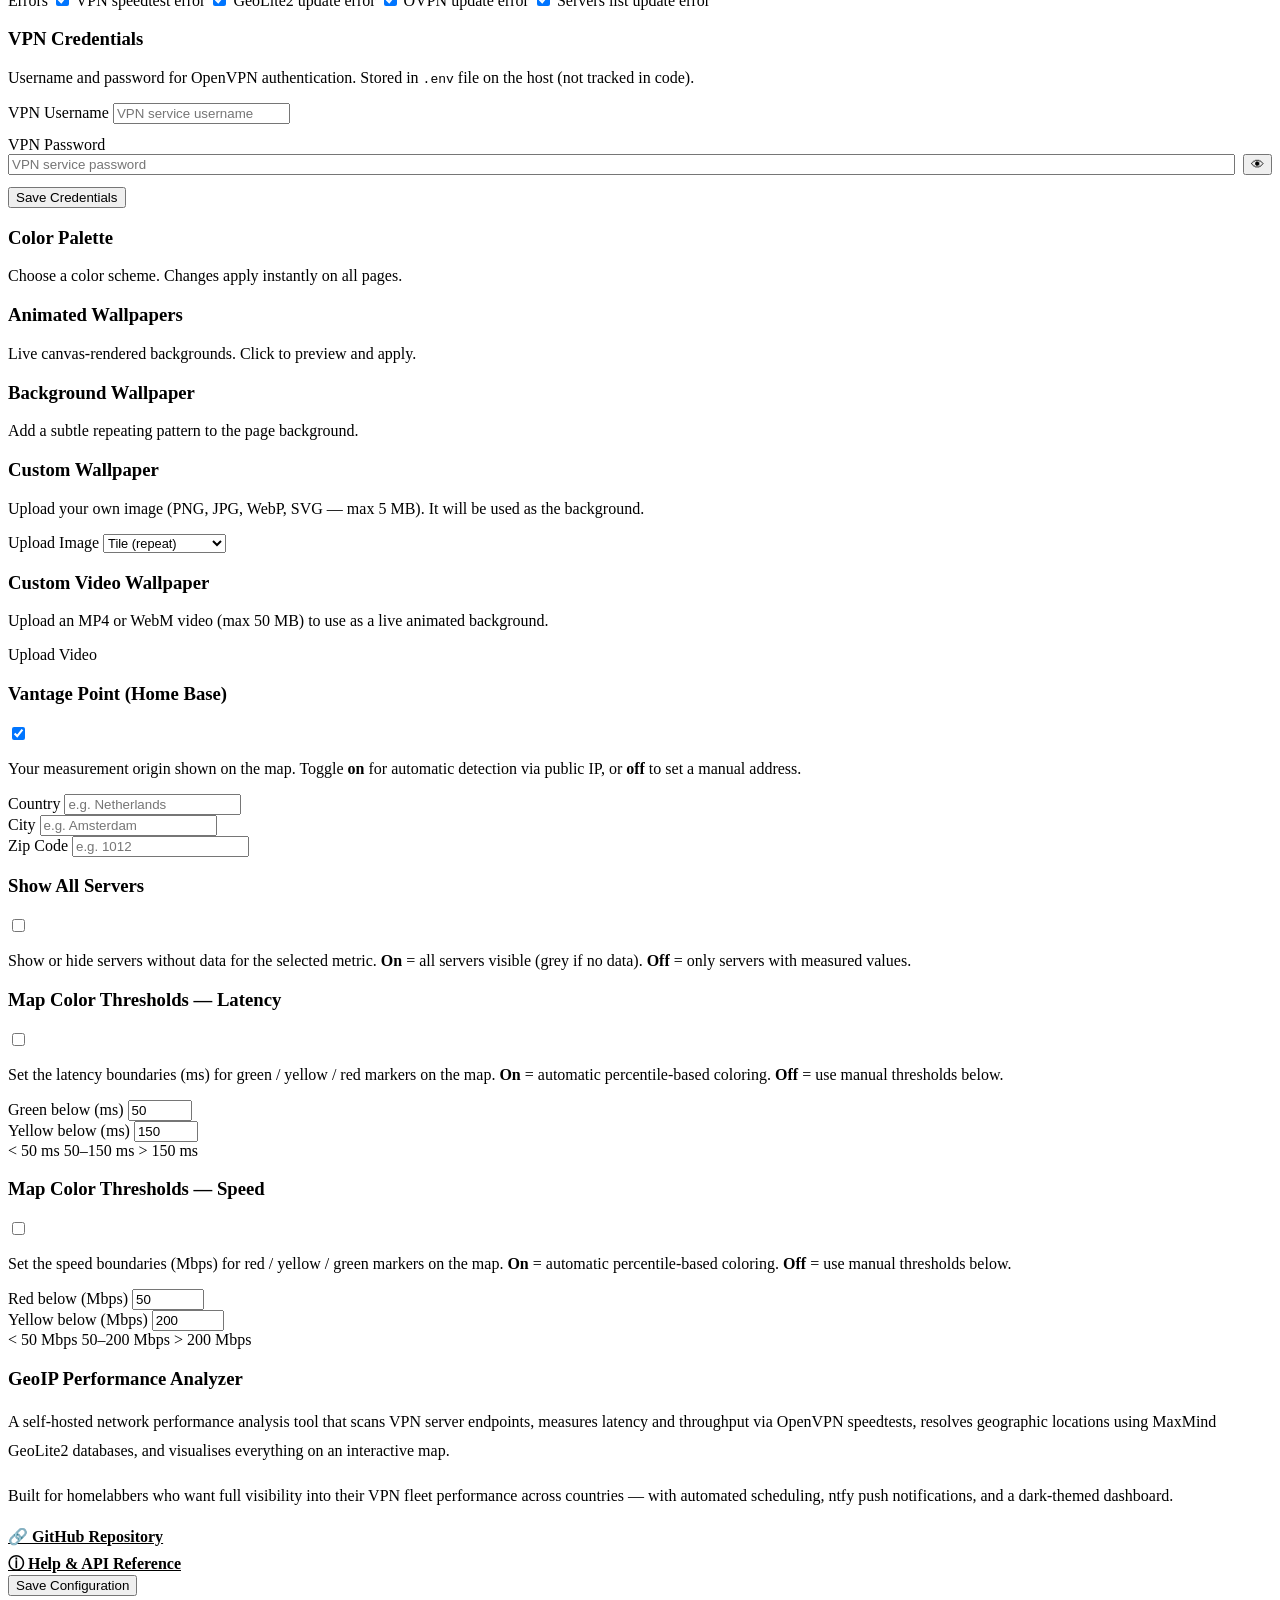
==== commit f9597f07: "feat: add OVPN ZIP upload to config, export respects country filter" ====
--- a/web/templates/config.html
+++ b/web/templates/config.html
@@ -54,7 +54,7 @@
                 <div id="cfgVpnOptions" class="card-options">
                     <div class="interval-row">
                         <div class="field">
-                            <label>Interval</label>
+                            <label for="cfgVpnInterval">Interval</label>
                             <select id="cfgVpnInterval">
                                 <option value="daily">Daily</option>
                                 <option value="weekly">Weekly</option>
@@ -63,7 +63,7 @@
                             </select>
                         </div>
                         <div class="field" id="cfgVpnDayWrap">
-                            <label>Day</label>
+                            <label for="cfgVpnDay">Day</label>
                             <select id="cfgVpnDay">
                                 <option value="monday">Monday</option>
                                 <option value="tuesday">Tuesday</option>
@@ -75,11 +75,11 @@
                             </select>
                         </div>
                         <div class="field" id="cfgVpnDomWrap">
-                            <label>Day of Month</label>
+                            <label for="cfgVpnDom">Day of Month</label>
                             <input type="number" id="cfgVpnDom" min="1" max="28" value="1">
                         </div>
                         <div class="field">
-                            <label>Time</label>
+                            <label for="cfgVpnTime">Time</label>
                             <input type="time" id="cfgVpnTime" value="03:00">
                         </div>
                         <div class="field">
@@ -127,7 +127,7 @@
                 <div id="cfgGeoOptions" class="card-options">
                     <div class="interval-row">
                         <div class="field">
-                            <label>Interval</label>
+                            <label for="cfgGeoInterval">Interval</label>
                             <select id="cfgGeoInterval">
                                 <option value="daily">Daily</option>
                                 <option value="weekly" selected>Weekly</option>
@@ -136,7 +136,7 @@
                             </select>
                         </div>
                         <div class="field" id="cfgGeoDayWrap">
-                            <label>Day</label>
+                            <label for="cfgGeoDay">Day</label>
                             <select id="cfgGeoDay">
                                 <option value="monday">Monday</option>
                                 <option value="tuesday">Tuesday</option>
@@ -148,11 +148,11 @@
                             </select>
                         </div>
                         <div class="field" id="cfgGeoDomWrap">
-                            <label>Day of Month</label>
+                            <label for="cfgGeoDom">Day of Month</label>
                             <input type="number" id="cfgGeoDom" min="1" max="28" value="1">
                         </div>
                         <div class="field">
-                            <label>Time</label>
+                            <label for="cfgGeoTime">Time</label>
                             <input type="time" id="cfgGeoTime" value="04:00">
                         </div>
                     </div>
@@ -183,16 +183,23 @@
                     </div>
                 </div>
                 <p class="card-desc">Download fresh OVPN configs from the configured URL.</p>
+                <div class="ovpn-upload-row">
+                    <label class="secondary-btn ovpn-upload-btn">
+                        <input type="file" id="cfgOvpnFileInput" accept=".zip" hidden>
+                        &#128193; Upload ZIP
+                    </label>
+                    <span id="cfgOvpnUploadStatus" class="upload-status"></span>
+                </div>
                 <p class="card-last-run" id="cfgOvpnLastRun"></p>
                 <div id="cfgOvpnSchedOptions" class="card-options">
                     <div class="field field-full" style="margin-bottom: 0.75rem;">
-                        <label>Download URL</label>
+                        <label for="cfgOvpnUrl">Download URL</label>
                         <input type="text" id="cfgOvpnUrl" placeholder="https://downloads.nordcdn.com/configs/archives/servers/ovpn.zip">
                         <span class="field-hint">Required when this schedule is enabled</span>
                     </div>
                     <div class="interval-row">
                         <div class="field">
-                            <label>Interval</label>
+                            <label for="cfgOvpnInterval">Interval</label>
                             <select id="cfgOvpnInterval">
                                 <option value="daily">Daily</option>
                                 <option value="weekly" selected>Weekly</option>
@@ -201,7 +208,7 @@
                             </select>
                         </div>
                         <div class="field" id="cfgOvpnDayWrap">
-                            <label>Day</label>
+                            <label for="cfgOvpnDay">Day</label>
                             <select id="cfgOvpnDay">
                                 <option value="monday">Monday</option>
                                 <option value="tuesday">Tuesday</option>
@@ -213,11 +220,11 @@
                             </select>
                         </div>
                         <div class="field" id="cfgOvpnDomWrap">
-                            <label>Day of Month</label>
+                            <label for="cfgOvpnDom">Day of Month</label>
                             <input type="number" id="cfgOvpnDom" min="1" max="28" value="1">
                         </div>
                         <div class="field">
-                            <label>Time</label>
+                            <label for="cfgOvpnTime">Time</label>
                             <input type="time" id="cfgOvpnTime" value="05:00">
                         </div>
                     </div>
@@ -254,7 +261,7 @@
                     <button type="button" class="secondary-btn btn-sm" id="addSrvCommandBtn" style="margin-bottom: 0.75rem;">+ Add Step</button>
                     <div class="interval-row">
                         <div class="field">
-                            <label>Interval</label>
+                            <label for="cfgSrvInterval">Interval</label>
                             <select id="cfgSrvInterval">
                                 <option value="daily">Daily</option>
                                 <option value="weekly" selected>Weekly</option>
@@ -263,7 +270,7 @@
                             </select>
                         </div>
                         <div class="field" id="cfgSrvDayWrap">
-                            <label>Day</label>
+                            <label for="cfgSrvDay">Day</label>
                             <select id="cfgSrvDay">
                                 <option value="monday">Monday</option>
                                 <option value="tuesday">Tuesday</option>
@@ -275,11 +282,11 @@
                             </select>
                         </div>
                         <div class="field" id="cfgSrvDomWrap">
-                            <label>Day of Month</label>
+                            <label for="cfgSrvDom">Day of Month</label>
                             <input type="number" id="cfgSrvDom" min="1" max="28" value="1">
                         </div>
                         <div class="field">
-                            <label>Time</label>
+                            <label for="cfgSrvTime">Time</label>
                             <input type="time" id="cfgSrvTime" value="06:00">
                         </div>
                         <div class="field field-prune">
@@ -322,7 +329,7 @@
                 <p class="card-desc">Send push notifications via <a href="https://ntfy.sh" target="_blank" rel="noopener" style="color:var(--accent-color)">ntfy</a>.</p>
                 <div id="cfgNtfyOptions" class="card-options">
                     <div class="field field-full">
-                        <label>ntfy URL (including topic)</label>
+                        <label for="cfgNtfyUrl">ntfy URL (including topic)</label>
                         <input type="text" id="cfgNtfyUrl" placeholder="https://ntfy.sh/my-geo-ip-topic">
                     </div>
 
@@ -359,11 +366,11 @@
                 </div>
                 <p class="card-desc">Username and password for OpenVPN authentication. Stored in <code>.env</code> file on the host (not tracked in code).</p>
                 <div class="field field-full" style="margin-bottom: 0.75rem;">
-                    <label>VPN Username</label>
+                    <label for="cfgVpnUsername">VPN Username</label>
                     <input type="text" id="cfgVpnUsername" placeholder="VPN service username" autocomplete="off">
                 </div>
                 <div class="field field-full" style="margin-bottom: 0.75rem;">
-                    <label>VPN Password</label>
+                    <label for="cfgVpnPassword">VPN Password</label>
                     <div style="display:flex; gap:0.5rem; align-items:center;">
                         <input type="password" id="cfgVpnPassword" placeholder="VPN service password" autocomplete="new-password" style="flex:1;">
                         <button type="button" class="secondary-btn btn-sm" id="togglePwdBtn" title="Show/hide password">&#128065;</button>
@@ -453,15 +460,15 @@
                 <p class="card-desc">Your measurement origin shown on the map. Toggle <strong>on</strong> for automatic detection via public IP, or <strong>off</strong> to set a manual address.</p>
                 <div class="threshold-row" id="originAddressRow">
                     <div class="field">
-                        <label>Country</label>
+                        <label for="cfgOriginCountry">Country</label>
                         <input type="text" id="cfgOriginCountry" placeholder="e.g. Netherlands">
                     </div>
                     <div class="field">
-                        <label>City</label>
+                        <label for="cfgOriginCity">City</label>
                         <input type="text" id="cfgOriginCity" placeholder="e.g. Amsterdam">
                     </div>
                     <div class="field">
-                        <label>Zip Code</label>
+                        <label for="cfgOriginZipcode">Zip Code</label>
                         <input type="text" id="cfgOriginZipcode" placeholder="e.g. 1012">
                     </div>
                 </div>
@@ -489,11 +496,11 @@
                 <p class="card-desc">Set the latency boundaries (ms) for green / yellow / red markers on the map. <strong>On</strong> = automatic percentile-based coloring. <strong>Off</strong> = use manual thresholds below.</p>
                 <div class="threshold-row">
                     <div class="field">
-                        <label>Green below (ms)</label>
+                        <label for="cfgMapLatGreen">Green below (ms)</label>
                         <input type="number" id="cfgMapLatGreen" min="1" max="5000" value="50">
                     </div>
                     <div class="field">
-                        <label>Yellow below (ms)</label>
+                        <label for="cfgMapLatYellow">Yellow below (ms)</label>
                         <input type="number" id="cfgMapLatYellow" min="1" max="5000" value="150">
                     </div>
                     <div class="threshold-preview">
@@ -515,11 +522,11 @@
                 <p class="card-desc">Set the speed boundaries (Mbps) for red / yellow / green markers on the map. <strong>On</strong> = automatic percentile-based coloring. <strong>Off</strong> = use manual thresholds below.</p>
                 <div class="threshold-row">
                     <div class="field">
-                        <label>Red below (Mbps)</label>
+                        <label for="cfgMapSpeedRed">Red below (Mbps)</label>
                         <input type="number" id="cfgMapSpeedRed" min="1" max="10000" value="50">
                     </div>
                     <div class="field">
-                        <label>Yellow below (Mbps)</label>
+                        <label for="cfgMapSpeedYellow">Yellow below (Mbps)</label>
                         <input type="number" id="cfgMapSpeedYellow" min="1" max="10000" value="200">
                     </div>
                     <div class="threshold-preview">
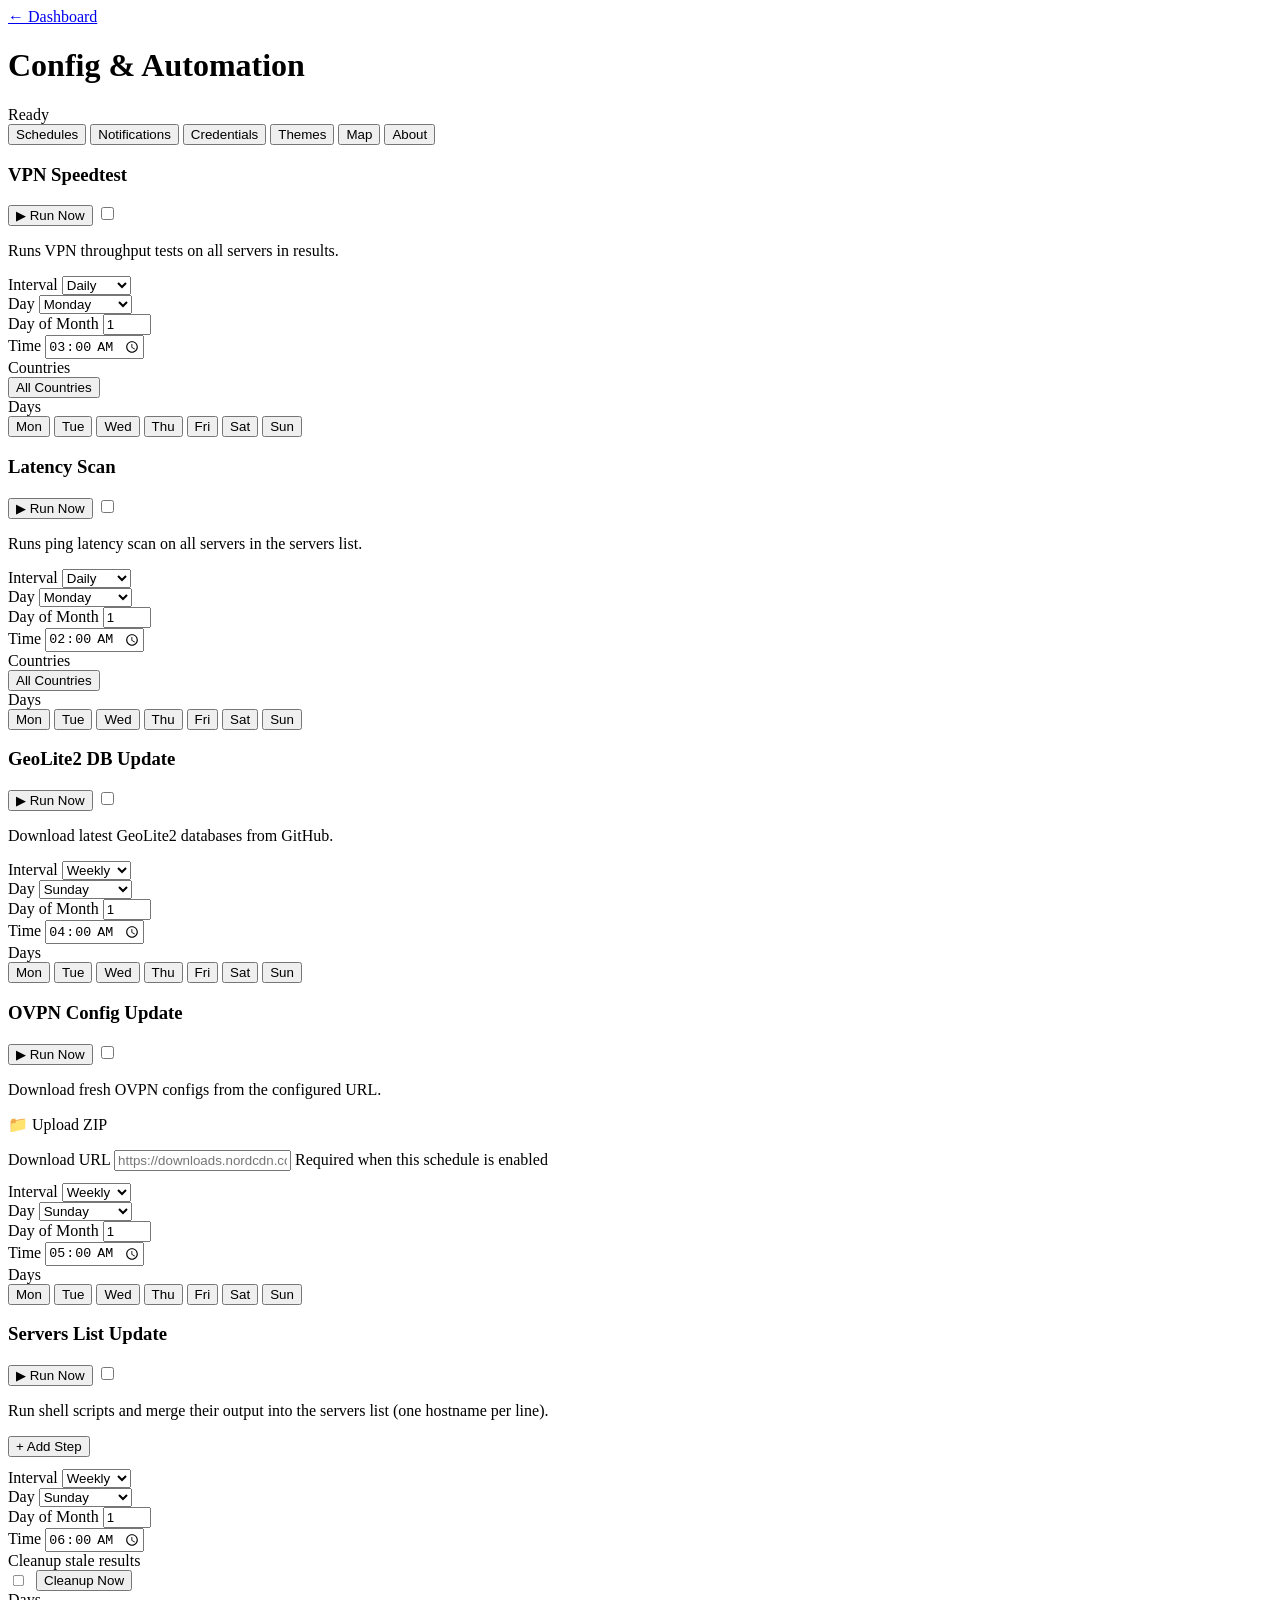
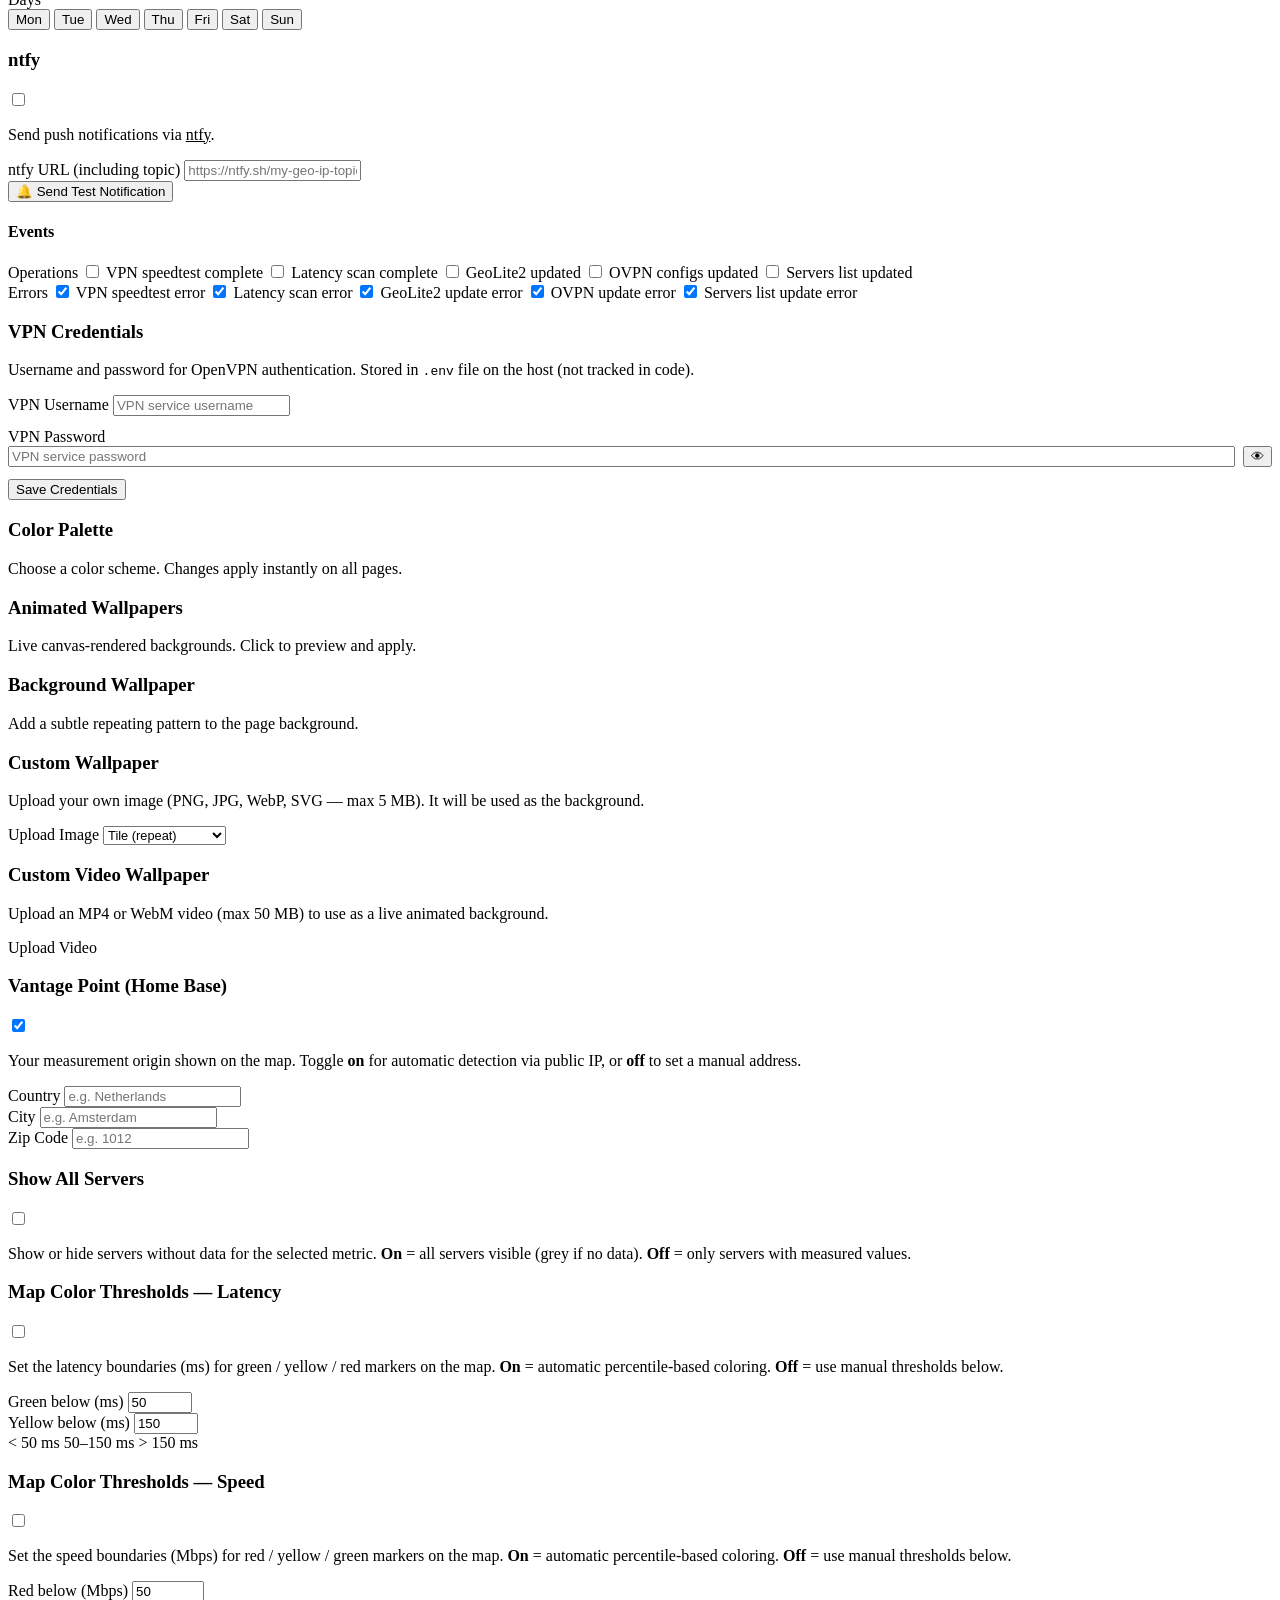
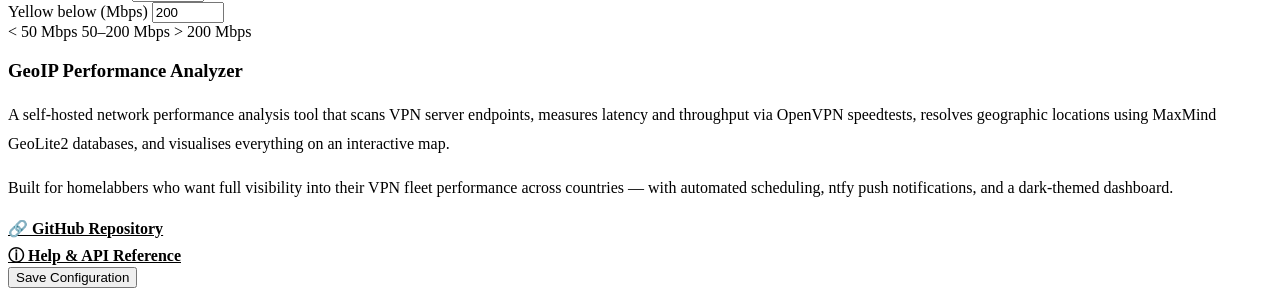
==== commit 1af602a7: "feat: add Latency Scan scheduled job with country filter and ntfy events" ====
--- a/web/templates/config.html
+++ b/web/templates/config.html
@@ -113,6 +113,79 @@
 
             <section class="config-card">
                 <div class="card-header">
+                    <h3>Latency Scan</h3>
+                    <div class="card-header-actions">
+                        <button type="button" class="run-now-btn" data-job="latency_scan" title="Run now">&#9654; Run Now</button>
+                        <label class="switch">
+                            <input type="checkbox" id="cfgLatEnabled">
+                            <span class="slider"></span>
+                        </label>
+                    </div>
+                </div>
+                <p class="card-desc">Runs ping latency scan on all servers in the servers list.</p>
+                <p class="card-last-run" id="cfgLatLastRun"></p>
+                <div id="cfgLatOptions" class="card-options">
+                    <div class="interval-row">
+                        <div class="field">
+                            <label for="cfgLatInterval">Interval</label>
+                            <select id="cfgLatInterval">
+                                <option value="daily">Daily</option>
+                                <option value="weekly">Weekly</option>
+                                <option value="monthly">Monthly</option>
+                                <option value="custom">Custom</option>
+                            </select>
+                        </div>
+                        <div class="field" id="cfgLatDayWrap">
+                            <label for="cfgLatDay">Day</label>
+                            <select id="cfgLatDay">
+                                <option value="monday">Monday</option>
+                                <option value="tuesday">Tuesday</option>
+                                <option value="wednesday">Wednesday</option>
+                                <option value="thursday">Thursday</option>
+                                <option value="friday">Friday</option>
+                                <option value="saturday">Saturday</option>
+                                <option value="sunday">Sunday</option>
+                            </select>
+                        </div>
+                        <div class="field" id="cfgLatDomWrap">
+                            <label for="cfgLatDom">Day of Month</label>
+                            <input type="number" id="cfgLatDom" min="1" max="28" value="1">
+                        </div>
+                        <div class="field">
+                            <label for="cfgLatTime">Time</label>
+                            <input type="time" id="cfgLatTime" value="02:00">
+                        </div>
+                        <div class="field">
+                            <label>Countries</label>
+                            <div class="country-picker" id="cfgLatCountryPicker">
+                                <button type="button" class="secondary-btn btn-sm" id="cfgLatCountryBtn">All Countries</button>
+                                <div class="country-dropdown" id="cfgLatCountryDropdown" style="display:none;">
+                                    <div class="country-dropdown-header">
+                                        <input type="text" class="country-search" placeholder="Filter countries..." id="cfgLatCountrySearch">
+                                        <button type="button" class="country-clear-btn" id="cfgLatCountryClear">Clear All</button>
+                                    </div>
+                                    <div class="country-list" id="cfgLatCountryList"></div>
+                                </div>
+                            </div>
+                        </div>
+                    </div>
+                    <div class="day-picker" id="cfgLatDays">
+                        <label>Days</label>
+                        <div class="day-btns">
+                            <button type="button" class="day-btn" data-day="monday">Mon</button>
+                            <button type="button" class="day-btn" data-day="tuesday">Tue</button>
+                            <button type="button" class="day-btn" data-day="wednesday">Wed</button>
+                            <button type="button" class="day-btn" data-day="thursday">Thu</button>
+                            <button type="button" class="day-btn" data-day="friday">Fri</button>
+                            <button type="button" class="day-btn" data-day="saturday">Sat</button>
+                            <button type="button" class="day-btn" data-day="sunday">Sun</button>
+                        </div>
+                    </div>
+                </div>
+            </section>
+
+            <section class="config-card">
+                <div class="card-header">
                     <h3>GeoLite2 DB Update</h3>
                     <div class="card-header-actions">
                         <button type="button" class="run-now-btn" data-job="geolite_update" title="Run now">&#9654; Run Now</button>
@@ -341,6 +414,7 @@
                             <div class="events-col">
                                 <span class="events-col-title">Operations</span>
                                 <label class="event-label"><input type="checkbox" id="cfgEvtVpnComplete"> VPN speedtest complete</label>
+                                <label class="event-label"><input type="checkbox" id="cfgEvtLatComplete"> Latency scan complete</label>
                                 <label class="event-label"><input type="checkbox" id="cfgEvtGeoUpdated"> GeoLite2 updated</label>
                                 <label class="event-label"><input type="checkbox" id="cfgEvtOvpnUpdated"> OVPN configs updated</label>
                                 <label class="event-label"><input type="checkbox" id="cfgEvtSrvUpdated"> Servers list updated</label>
@@ -348,6 +422,7 @@
                             <div class="events-col">
                                 <span class="events-col-title">Errors</span>
                                 <label class="event-label"><input type="checkbox" id="cfgEvtVpnError" checked> VPN speedtest error</label>
+                                <label class="event-label"><input type="checkbox" id="cfgEvtLatError" checked> Latency scan error</label>
                                 <label class="event-label"><input type="checkbox" id="cfgEvtGeoError" checked> GeoLite2 update error</label>
                                 <label class="event-label"><input type="checkbox" id="cfgEvtOvpnError" checked> OVPN update error</label>
                                 <label class="event-label"><input type="checkbox" id="cfgEvtSrvError" checked> Servers list update error</label>
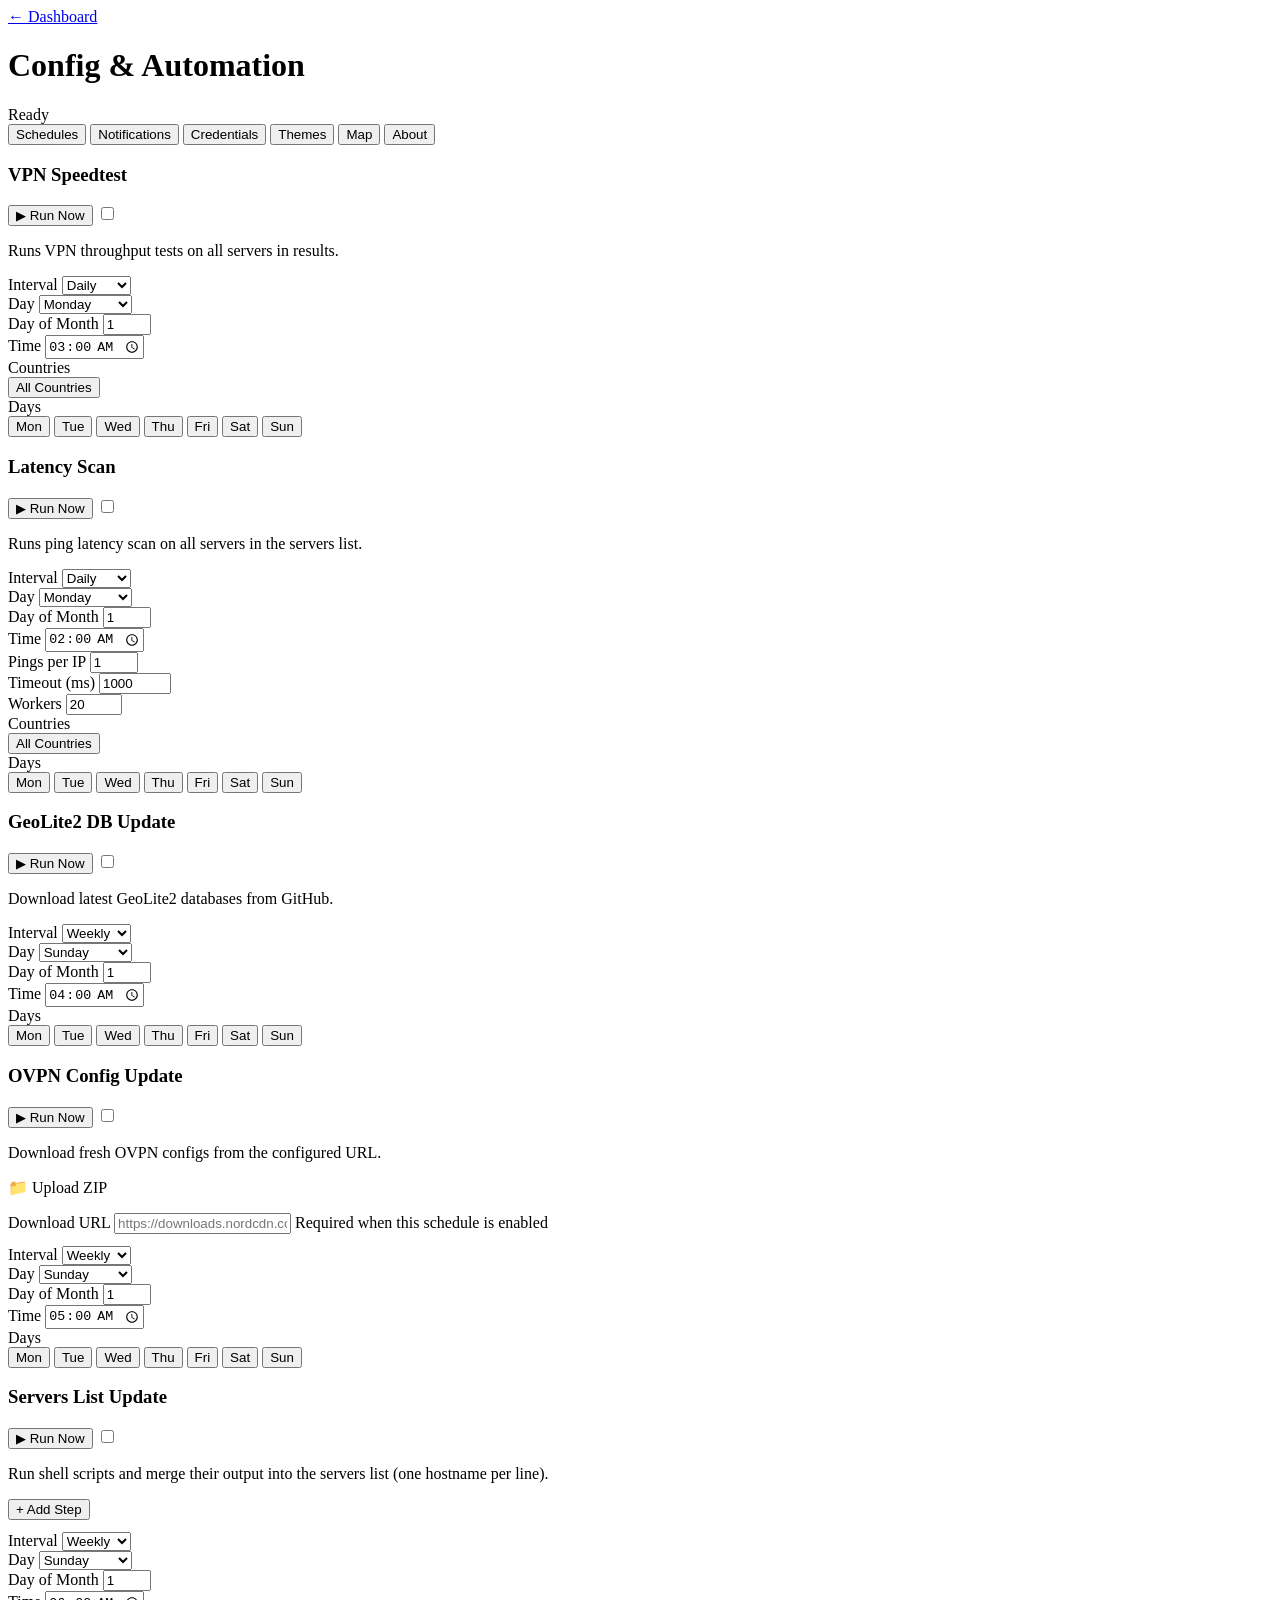
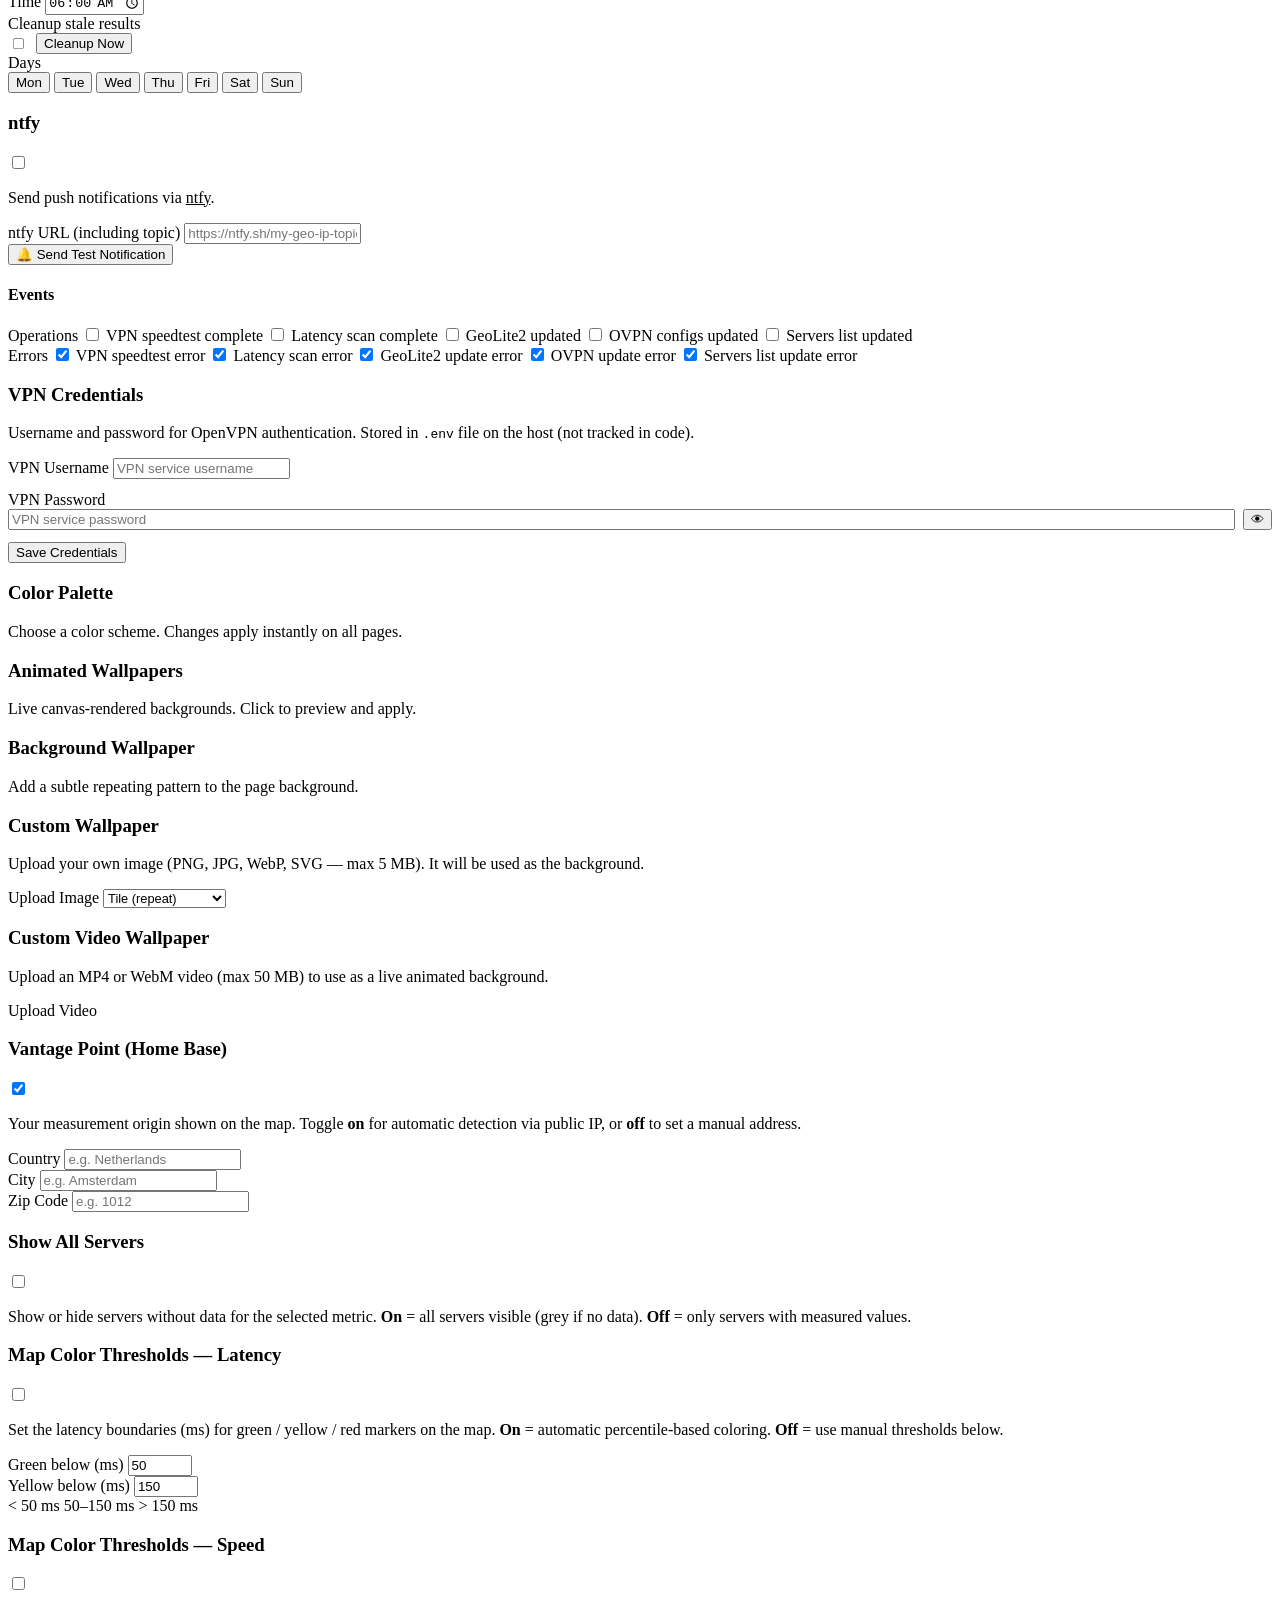
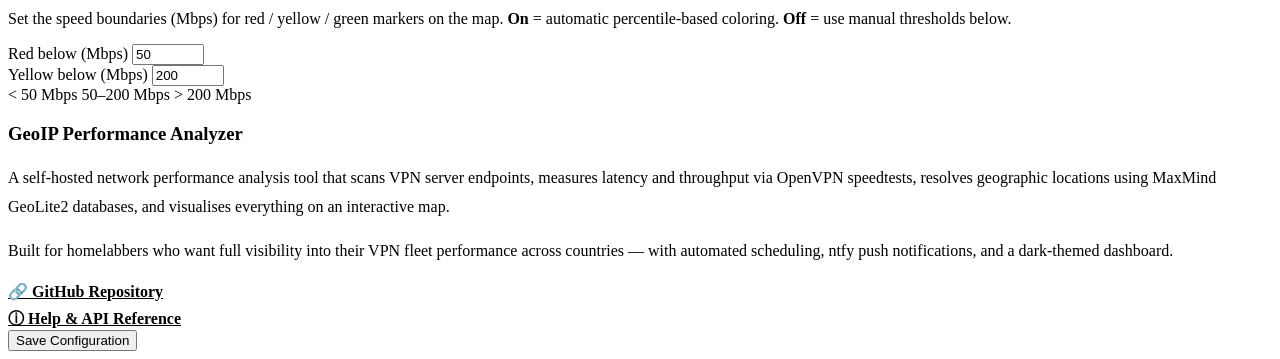
==== commit cb7e985f: "feat: add pings, timeout, workers config to Latency Scan schedule" ====
--- a/web/templates/config.html
+++ b/web/templates/config.html
@@ -154,6 +154,18 @@
                         <div class="field">
                             <label for="cfgLatTime">Time</label>
                             <input type="time" id="cfgLatTime" value="02:00">
+                        </div>
+                        <div class="field">
+                            <label for="cfgLatPings">Pings per IP</label>
+                            <input type="number" id="cfgLatPings" min="1" max="10" value="1">
+                        </div>
+                        <div class="field">
+                            <label for="cfgLatTimeout">Timeout (ms)</label>
+                            <input type="number" id="cfgLatTimeout" min="100" max="10000" value="1000">
+                        </div>
+                        <div class="field">
+                            <label for="cfgLatWorkers">Workers</label>
+                            <input type="number" id="cfgLatWorkers" min="1" max="100" value="20">
                         </div>
                         <div class="field">
                             <label>Countries</label>
